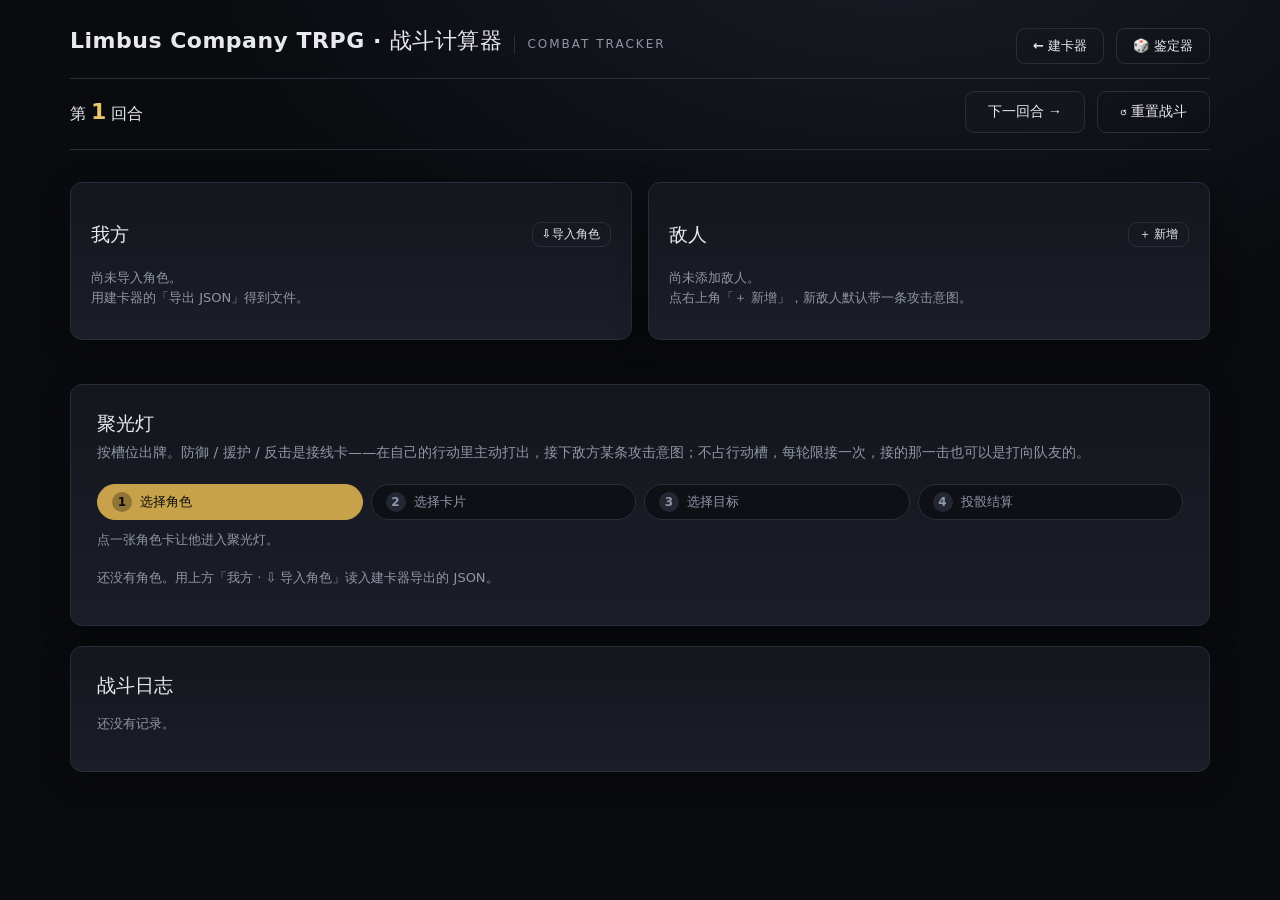
==== 战斗器.html @ ee985d25 "battle update" ====
<!DOCTYPE html>
<html lang="zh-CN">
<head>
<meta charset="UTF-8">
<meta name="viewport" content="width=device-width, initial-scale=1.0">
<title>Limbus Company TRPG · 战斗计算器</title>
<link rel="stylesheet" href="建卡器.css?v=25">
</head>
<body>
<div class="app app-combat">
  <header class="top">
    <div class="brand">
      <h1>Limbus Company TRPG · 战斗计算器</h1>
      <div class="sub">Combat Tracker</div>
      <a class="btn ghost btn-goto" href="index.html">← 建卡器</a>
      <a class="btn ghost btn-reset" href="鉴定器.html">🎲 鉴定器</a>
    </div>
    <div class="round-bar">
      <span class="round-no">第 <b id="roundNo">1</b> 回合</span>
      <span class="round-tally" id="roundTally"></span>
      <button class="btn" id="btnNextRound">下一回合 →</button>
      <button class="btn ghost" id="btnResetAll">↺ 重置战斗</button>
    </div>
  </header>

  <!-- 场上单位：始终在聚光灯上方，任何窗口宽度下都不会被挤到日志后面 -->
  <section class="board">
    <div class="card">
      <h3 class="sec-head">我方 <button class="btn ghost mini" id="btnImport">⇩ 导入角色</button></h3>
      <input type="file" id="fileInput" accept=".json,application/json" multiple hidden>
      <div id="players"><p class="empty">尚未导入角色。<br>用建卡器的「导出 JSON」得到文件。</p></div>
    </div>

    <div class="card">
      <h3 class="sec-head">敌人 <button class="btn ghost mini" id="btnAddEnemy">＋ 新增</button></h3>
      <div id="enemies"><p class="empty">尚未添加敌人。</p></div>
    </div>
  </section>

  <main class="stage">
    <!-- 聚光灯：出牌与接线都在这里 -->
    <div class="card" id="spotCard">
      <h2>聚光灯</h2>
      <p class="lead">按槽位出牌。防御 / 援护 / 反击是接线卡——在自己的行动里主动打出，接下敌方某条攻击意图；不占行动槽，每轮限接一次，接的那一击也可以是打向队友的。</p>
      <div id="spotFlow"></div>
      <div id="spotPick"></div>
      <div id="spotBody"></div>
    </div>

    <!-- 收尾：所有人行动完后，没人接下的攻击自动落地 -->
    <div class="card" id="foeCard" hidden>
      <h2>敌方攻击落地</h2>
      <p class="lead">所有人都行动完了。以下攻击意图没人接线，逐条结算——也可以让还没接过线的人临时接下来。</p>
      <div id="foeBody"></div>
    </div>

    <!-- 卡组浏览 / 手动弃牌 -->
    <div class="card" id="deckCard" hidden style="margin-top:20px">
      <h2 class="sec-head"><span id="deckTitle">卡组</span>
        <button class="btn ghost mini" id="btnDeckClose">✕ 关闭</button></h2>
      <p class="lead">问答特效里的「弃掉 N 张」是自然语言，只能手动执行——在这里点「弃掉」即可。弃牌与打出一样消耗卡组循环。</p>
      <div id="deckBody"></div>
    </div>

    <div class="card" style="margin-top:20px">
      <h2>战斗日志</h2>
      <div id="log"><p class="empty">还没有记录。</p></div>
    </div>
  </main>
</div>

<div class="toast" id="toast"></div>
<script src="战斗器.js?v=25"></script>
</body>
</html>
---- 建卡器.css ----
:root{
  --bg:#0a0b0f;
  --panel:#14161d;
  --panel-2:#1b1e28;
  --line:#2a2e3a;
  --accent:#c8a24b;      /* limbus gold */
  --accent-2:#e6c76a;
  --text:#e8e9ee;
  --muted:#9096a6;
  --danger:#d5615b;
  --ok:#6bbf7b;
  --radius:12px;
  font-synthesis:none;
}
*{box-sizing:border-box}
html,body{margin:0;height:100%}
body{
  background:radial-gradient(1200px 700px at 70% -10%,#1a1c26 0,var(--bg) 60%);
  color:var(--text);
  font-family:"Segoe UI","PingFang SC","Microsoft YaHei",system-ui,sans-serif;
  line-height:1.55;
  -webkit-font-smoothing:antialiased;
}
.app{
  max-width:1120px;margin:0 auto;padding:28px 20px 80px;
  display:grid;grid-template-columns:1fr 320px;gap:24px;
}
/* 顶栏：品牌一行、步骤条独占一行铺满，避免标题折行与末尾孤立的步骤胶囊 */
header.top{grid-column:1 / -1;display:flex;flex-direction:column;gap:14px;
  border-bottom:1px solid var(--line);padding-bottom:16px;margin-bottom:8px}
.brand{display:flex;align-items:baseline;gap:12px;flex-wrap:wrap;min-width:0}
.brand h1{margin:0;font-size:22px;letter-spacing:.5px;line-height:1.2}
.brand .sub{color:var(--muted);font-size:12px;letter-spacing:2px;text-transform:uppercase;
  white-space:nowrap;border-left:1px solid var(--line);padding-left:12px}
/* 常驻的清空按钮：靠右，危险色只在悬停时出现，避免误点 */
.brand .btn-goto{margin-left:auto;align-self:center;padding:7px 16px;font-size:13px;white-space:nowrap;text-decoration:none}
.brand .btn-goto:hover{border-color:var(--accent);color:var(--accent-2)}
.brand .btn-goto + .btn-reset{margin-left:0}
.brand .btn-reset{margin-left:auto;align-self:center;padding:7px 16px;font-size:13px;white-space:nowrap}
.brand .btn-reset:hover{border-color:var(--danger);color:var(--danger)}
.steps{display:flex;gap:8px;flex-wrap:wrap}
/* flex:1 让胶囊等分整行；折行时末行也会被撑满，不会出现单个吊在右边 */
.steps .chip{
  flex:1 1 auto;min-width:96px;text-align:center;
  font-size:12px;color:var(--muted);border:1px solid var(--line);
  padding:6px 10px;border-radius:999px;background:var(--panel);white-space:nowrap;
  cursor:pointer;transition:.2s;user-select:none
}
.steps .chip:hover{border-color:var(--accent)}
.steps .chip.active{color:var(--bg);background:var(--accent);border-color:var(--accent);font-weight:600}
.steps .chip.done{color:var(--accent-2);border-color:var(--accent)}
.steps .chip.locked{opacity:.45;cursor:not-allowed}

main.stage{min-width:0}
.card{background:linear-gradient(180deg,var(--panel),var(--panel-2));border:1px solid var(--line);
  border-radius:var(--radius);padding:24px 26px;box-shadow:0 8px 30px rgba(0,0,0,.35)}
.card h2{margin:0 0 4px;font-size:19px}
.card .lead{color:var(--muted);font-size:14px;margin:0 0 20px}

label.field{display:block;margin:0 0 18px}
label.field .lab{font-size:13px;color:var(--muted);margin-bottom:6px;display:block}
input[type=text],select{
  width:100%;background:#0e1016;border:1px solid var(--line);color:var(--text);
  padding:11px 13px;border-radius:9px;font-size:15px;outline:none;transition:.15s}
input[type=text]:focus,select:focus{border-color:var(--accent)}
.gender-row{display:flex;gap:10px;flex-wrap:wrap}
.gender-row .opt{flex:1;min-width:90px;text-align:center;border:1px solid var(--line);
  background:#0e1016;border-radius:9px;padding:11px;cursor:pointer;transition:.15s;font-size:14px}
.gender-row .opt:hover{border-color:var(--accent)}
.gender-row .opt.sel{border-color:var(--accent);background:rgba(200,162,75,.12);color:var(--accent-2)}

/* attributes */
.attr-help{background:#0e1016;border:1px solid var(--line);border-radius:10px;padding:14px 16px;
  font-size:13px;color:var(--muted);margin-bottom:18px}
.attr-help b{color:var(--text)}
.pool{display:flex;align-items:center;gap:14px;margin-bottom:16px;flex-wrap:wrap}
.pool .badge{font-size:14px;padding:6px 14px;border-radius:999px;border:1px solid var(--line);background:#0e1016}
.pool .badge b{color:var(--accent-2);font-size:16px}
.pool .badge.bad b{color:var(--danger)}
.attr-list{display:flex;flex-direction:column;gap:12px}
.attr{display:grid;grid-template-columns:150px 1fr 130px;gap:14px;align-items:center;
  background:#0e1016;border:1px solid var(--line);border-radius:10px;padding:12px 14px}
.attr .name{font-weight:600}
.attr .name small{display:block;color:var(--muted);font-weight:400;font-size:11px;line-height:1.3;margin-top:2px}
.dots{display:flex;gap:6px}
.dot{width:26px;height:26px;border-radius:50%;border:1px solid var(--line);background:#161923;
  cursor:pointer;transition:.12s;display:flex;align-items:center;justify-content:center;font-size:12px;color:var(--muted)}
.dot:hover{border-color:var(--accent)}
.dot.on{background:var(--accent);border-color:var(--accent);color:var(--bg);font-weight:700}
.dot.locked{opacity:.4;cursor:not-allowed}
.stepper{display:flex;align-items:center;gap:8px;justify-content:flex-end}
.stepper button{width:34px;height:34px;border-radius:8px;border:1px solid var(--line);
  background:var(--panel);color:var(--text);font-size:18px;cursor:pointer;transition:.15s}
.stepper button:hover:not(:disabled){border-color:var(--accent);color:var(--accent-2)}
.stepper button:disabled{opacity:.35;cursor:not-allowed}
.stepper .val{min-width:26px;text-align:center;font-size:20px;font-weight:700;color:var(--accent-2)}
.warns{margin-top:16px;display:flex;flex-direction:column;gap:6px}
.warn{font-size:13px;color:var(--danger);display:flex;gap:8px;align-items:flex-start}
.warn.ok{color:var(--ok)}

/* derived */
.grid2{display:grid;grid-template-columns:1fr 1fr;gap:14px}
.stat{background:#0e1016;border:1px solid var(--line);border-radius:10px;padding:16px}
.stat .k{font-size:12px;color:var(--muted);letter-spacing:1px;text-transform:uppercase}
.stat .v{font-size:26px;font-weight:700;color:var(--accent-2);margin-top:4px}
.stat .note{font-size:12px;color:var(--muted);margin-top:6px}

/* nav */
.nav{display:flex;justify-content:space-between;gap:12px;margin-top:24px}
a.btn{display:inline-block;text-decoration:none}
.btn{border:1px solid var(--line);background:var(--panel);color:var(--text);
  padding:11px 22px;border-radius:9px;font-size:14px;cursor:pointer;transition:.15s;font-weight:600}
.btn:hover:not(:disabled){border-color:var(--accent)}
.btn.primary{background:var(--accent);color:var(--bg);border-color:var(--accent)}
.btn.primary:hover:not(:disabled){background:var(--accent-2)}
.btn:disabled{opacity:.4;cursor:not-allowed}
.btn.ghost{background:transparent}

/* sidebar summary */
aside.summary{position:sticky;top:20px;align-self:start}
.summary .card{padding:18px 18px}
.summary h3{margin:0 0 12px;font-size:15px;letter-spacing:1px;color:var(--accent-2);
  border-bottom:1px solid var(--line);padding-bottom:10px}
.srow{display:flex;justify-content:space-between;gap:10px;font-size:13px;padding:5px 0;border-bottom:1px dashed rgba(255,255,255,.05)}
.srow .sk{color:var(--muted)}
.srow .sv{font-weight:600;text-align:right}
.srow.editable{cursor:pointer}
.srow.editable:hover .sk{color:var(--accent-2)}
.attr-mini{display:grid;grid-template-columns:1fr 1fr;gap:6px;margin-top:6px}
.attr-mini span{font-size:12px;background:#0e1016;border:1px solid var(--line);border-radius:6px;
  padding:4px 8px;display:flex;justify-content:space-between}
.attr-mini b{color:var(--accent-2)}
.empty{color:var(--muted);font-size:13px;font-style:italic}

/* final export */
.export-row{display:flex;gap:12px;flex-wrap:wrap;margin-top:6px}
.sheet{background:#0e1016;border:1px solid var(--line);border-radius:10px;padding:20px;margin-bottom:18px}
.sheet h4{margin:0 0 10px;color:var(--accent-2);font-size:15px}
table.sh{width:100%;border-collapse:collapse;font-size:14px}
table.sh td{padding:7px 6px;border-bottom:1px solid rgba(255,255,255,.06)}
table.sh td:first-child{color:var(--muted);width:40%}
/* .sh 的 40% 首列是为「键/值」两列表设计的，多列表用 .auto 取消 */
table.sh.auto td:first-child{width:auto}
table.sh.auto td{vertical-align:top}
table.sh.auto td:nth-child(2),table.sh.auto td:nth-child(3){white-space:nowrap}

/* 卡片明细表：前三列定宽且不折行，效果列吃掉剩余宽度 */
table.cards{width:100%;border-collapse:collapse;font-size:14px;table-layout:fixed}
table.cards td{padding:9px 8px;border-bottom:1px solid rgba(255,255,255,.06);vertical-align:top}
table.cards tr.thead td{color:var(--muted);font-size:12px;letter-spacing:1px}
table.cards .c-sin{width:106px;white-space:nowrap;color:var(--muted)}
table.cards .c-lv{width:66px;white-space:nowrap;color:var(--muted)}
table.cards .c-tr{width:82px;white-space:nowrap}
table.cards .c-tr .pill{margin-left:0;margin-top:5px;display:inline-block}
.toast{position:fixed;bottom:24px;left:50%;transform:translateX(-50%) translateY(20px);
  background:var(--accent);color:var(--bg);padding:12px 22px;border-radius:10px;font-weight:600;
  opacity:0;pointer-events:none;transition:.25s;z-index:50}
.toast.show{opacity:1;transform:translateX(-50%) translateY(0)}
canvas#exportCanvas{display:none}

/* ============ 罪孽模块 ============ */
.subchips{display:flex;gap:6px;flex-wrap:wrap;margin:0 0 18px}
.subchip{font-size:12px;color:var(--muted);border:1px solid var(--line);border-radius:8px;
  padding:4px 10px;background:#0e1016;cursor:pointer;transition:.15s;user-select:none}
.subchip:hover{border-color:var(--accent)}
.subchip.active{color:var(--bg);background:var(--accent);border-color:var(--accent);font-weight:600}
.subchip.done{color:var(--accent-2);border-color:var(--accent)}

.sin-card{background:#0e1016;border:1px solid var(--line);border-radius:12px;padding:16px;position:relative;overflow:hidden}
/* 左侧强调条 + 图形符号，双重区分（不仅靠颜色，兼顾色觉障碍） */
.sin-card::before{content:"";position:absolute;left:0;top:0;bottom:0;width:5px;background:var(--sin-c,#c8a24b)}
.sin-wrath{--sin-c:#e02c2c}     /* 暴怒 · 红 */
.sin-lust{--sin-c:#f2790e}      /* 色欲 · 橙 */
.sin-sloth{--sin-c:#f2c40f}     /* 怠惰 · 黄 */
.sin-gluttony{--sin-c:#6dbe45}  /* 暴食 · 绿 */
.sin-gloom{--sin-c:#2f79c2}     /* 忧郁 · 蓝 */
.sin-pride{--sin-c:#49c6f0}     /* 傲慢 · 浅蓝 */
.sin-envy{--sin-c:#a24f9e}      /* 嫉妒 · 紫 */
.sin-head{display:flex;align-items:center;gap:10px;margin-bottom:8px}
.sin-sym{width:34px;height:34px;flex:none;display:flex;align-items:center;justify-content:center;
  border:1px solid var(--sin-c,#c8a24b);border-radius:8px;color:var(--sin-c,#c8a24b);font-size:16px}
.sin-icon{width:100%;height:100%;object-fit:contain;display:block}
.rdot-icon{padding:3px}
.rdot-icon .sin-icon{width:22px;height:22px}
.sin-icon-inline{display:inline-flex;width:20px;height:20px;vertical-align:-4px;margin-right:6px}
.sin-icon-inline .sin-icon{width:20px;height:20px}
.sin-name{font-weight:700;font-size:16px}
.sin-count{margin-left:auto;font-size:12px;color:var(--muted)}
.sin-keys{display:flex;gap:6px;flex-wrap:wrap;margin-bottom:10px}
.sin-keys .tag{font-size:12px;background:#161923;border:1px solid var(--line);border-radius:999px;padding:3px 10px;color:var(--text)}
.sin-summary{margin:0 0 10px;font-size:14px}
.sin-quote{margin:0;padding:10px 14px;border-left:3px solid var(--sin-c,#c8a24b);
  background:#161923;border-radius:0 8px 8px 0;color:var(--accent-2);font-style:italic;font-size:14px}
.sin-card.big{max-width:560px;margin:0 auto 6px}
.sin-level{font-size:15px;margin-bottom:4px}
.sin-level b{color:var(--accent-2);font-size:18px}
.sin-level-desc{font-size:12px;color:var(--muted);min-height:32px;margin-bottom:8px}

.sin-grid{display:grid;grid-template-columns:repeat(auto-fill,minmax(210px,1fr));gap:12px}
.sin-card.mini .stepper{justify-content:space-between;margin-top:4px}

.reader-nav{display:flex;align-items:center;justify-content:space-between;gap:12px;margin-top:18px;flex-wrap:wrap}
.dots-row{display:flex;gap:8px;flex-wrap:wrap;justify-content:center;flex:1}
.rdot{width:30px;height:30px;border-radius:8px;border:1px solid var(--line);background:#0e1016;
  color:var(--muted);cursor:pointer;font-size:13px;display:inline-flex;align-items:center;justify-content:center;transition:.15s}
.rdot:hover{border-color:var(--accent)}
.rdot.on{background:var(--accent);border-color:var(--accent);color:var(--bg);font-weight:700}

.choice-grid{display:grid;grid-template-columns:repeat(auto-fill,minmax(240px,1fr));gap:14px}
.sin-card.choice{cursor:pointer;text-align:left;color:var(--text);font-family:inherit}
.sin-card.choice:hover{border-color:var(--accent)}
.sin-card.choice.sel{border-color:var(--accent-2);box-shadow:0 0 0 2px rgba(230,199,106,.35)}
.sin-card.choice.sel::after{content:"✔ 已选";position:absolute;top:10px;right:12px;font-size:12px;color:var(--accent-2);font-weight:700}

.hint{font-size:12px;color:var(--muted);margin:6px 0 0}

.pill{font-size:11px;padding:2px 8px;border-radius:999px;margin-left:6px;border:1px solid var(--line)}
.pill.core{background:rgba(200,162,75,.18);color:var(--accent-2);border-color:var(--accent)}
.pill.sec{background:rgba(107,123,191,.18);color:#9aa6e0}
.pill.rej{background:rgba(213,97,91,.16);color:var(--danger)}

/* 焦点可见性（键盘可访问） */
button:focus-visible,.subchip:focus-visible,.rdot:focus-visible,.dot:focus-visible,.opt:focus-visible{
  outline:2px solid var(--accent-2);outline-offset:2px}

@media(max-width:880px){
  .app{grid-template-columns:1fr}
  aside.summary{position:static}
  .attr{grid-template-columns:1fr;gap:10px}
  .stepper{justify-content:flex-start}
  .grid2{grid-template-columns:1fr}
  .sin-grid,.choice-grid{grid-template-columns:1fr}
  .mode-grid{grid-template-columns:1fr}
  .mode-slots{flex-direction:column}
}

/* ============ 攻击模式 ============ */
.mode-tabs{display:flex;gap:10px;margin-bottom:18px}
.mode-tab{flex:1;background:#0e1016;border:1px solid var(--line);border-radius:10px;padding:14px 16px;
  cursor:pointer;transition:.15s;text-align:center}
.mode-tab:hover{border-color:var(--accent)}
.mode-tab.active{border-color:var(--accent);background:rgba(200,162,75,.08)}
.mt-label{display:block;font-size:12px;color:var(--muted);letter-spacing:1px;margin-bottom:2px}
.mt-val{display:block;font-size:18px;font-weight:700;color:var(--accent-2)}
.mt-attr{display:block;font-size:12px;color:var(--muted);margin-top:2px}
.mode-tab.active .mt-label{color:var(--accent-2)}

.mode-grid{display:grid;grid-template-columns:repeat(3,1fr);gap:14px}
.mode-card{background:#0e1016;border:1px solid var(--line);border-radius:10px;padding:18px;
  text-align:center;cursor:pointer;transition:.15s;position:relative}
.mode-card:hover{border-color:var(--accent)}
.mode-card.sel{border-color:var(--accent-2);box-shadow:0 0 0 2px rgba(230,199,106,.35)}
.mode-name{font-size:20px;font-weight:700;color:var(--accent-2);margin-bottom:4px}
.mode-attr{font-size:13px;color:var(--muted);margin-bottom:8px}
.mode-desc{font-size:13px;color:var(--text)}

/* ============ 问答 ============ */
.qa-block{margin-bottom:22px}
.qa-question{font-size:15px;font-weight:600;color:var(--accent-2);margin-bottom:10px}
.qa-options{display:grid;grid-template-columns:1fr;gap:10px}
.qa-option{background:#0e1016;border:1px solid var(--line);border-radius:10px;padding:14px;
  cursor:pointer;transition:.15s}
.qa-option:hover{border-color:var(--accent)}
.qa-option.sel{border-color:var(--accent-2);box-shadow:0 0 0 2px rgba(230,199,106,.35);background:rgba(200,162,75,.08)}
.qa-opt-label{font-weight:600;color:var(--text);margin-bottom:4px}
.qa-opt-effect{font-size:13px;color:var(--muted)}
.qa-option.sel .qa-opt-label{color:var(--accent-2)}

/* ============ 卡片预览 ============ */
.preview-cards{display:flex;flex-direction:column;gap:12px}
.preview-card .card-clash{font-size:13px;color:var(--muted);margin:8px 0 4px;padding:6px 10px;background:#161923;border-radius:6px}
.preview-card .card-clash .pill{margin-right:6px}
.preview-card .card-dmg{color:var(--accent-2)}
.preview-card .card-effect{font-size:13px;color:var(--text);margin:4px 0 2px;padding:4px 0}

/* ============ 鉴定器 ============ */
.sin-chips{display:flex;gap:6px;flex-wrap:wrap}
.sinchip{font-size:12px;color:var(--muted);border:1px solid var(--line);border-radius:8px;
  padding:5px 10px;background:#0e1016;cursor:pointer;transition:.15s;user-select:none;
  border-left:4px solid var(--sin-c,var(--line))}
.sinchip:hover{border-color:var(--accent);border-left-color:var(--sin-c,var(--accent))}
.sinchip.on{color:var(--text);background:rgba(200,162,75,.14);border-color:var(--accent);font-weight:600}
.sinchip small{display:block;font-size:10px;opacity:.7;margin-top:1px}
.sinchip.full{opacity:.4;cursor:not-allowed}
.summary h3.sec-head{display:flex;justify-content:space-between;align-items:baseline}
.summary h3.sec-head span{font-size:12px;font-weight:400;color:var(--muted);letter-spacing:0}

.roll-log{display:flex;flex-direction:column;gap:4px;margin:4px 0 12px}
.roll-step{display:flex;align-items:center;gap:8px;font-size:13px}
.roll-idx{width:22px;text-align:right;color:var(--muted);font-size:11px}
.coin{width:26px;height:26px;border-radius:50%;display:inline-flex;align-items:center;justify-content:center;
  font-weight:700;font-size:13px;border:1px solid var(--line)}
.coin.hit{background:var(--accent);border-color:var(--accent);color:var(--bg)}
.coin.miss{background:#161923;color:var(--muted)}
.roll-tally{color:var(--muted);font-size:12px}
.roll-verdict{font-size:20px;font-weight:700;padding-top:10px;border-top:1px solid var(--line)}
.roll-verdict.pass{color:var(--ok)}
.roll-verdict.fail{color:var(--danger)}
.roll-verdict small{display:block;font-size:12px;font-weight:400;color:var(--muted);margin-top:2px}

/* 鉴定器没有右侧摘要以外的第二列，属性行沿用 srow 但要放得下步进器 */
#attrEdit .srow{align-items:center}
#attrEdit .stepper button{width:26px;height:26px;font-size:15px}

/* ============ 战斗计算器 ============ */
/* 单栏：场上单位固定在聚光灯上方，任何宽度下都不会被挤到日志后面 */
.app-combat{max-width:1180px;grid-template-columns:1fr}
.board{display:grid;grid-template-columns:1fr 1fr;gap:16px;margin-bottom:20px}
.board .card{padding:18px 20px}
@media(max-width:900px){ .board{grid-template-columns:1fr} }
/* 战斗器没有 aside.summary，标题栏的 flex 规则要另外给 */
.board h3.sec-head,.card h2.sec-head{display:flex;justify-content:space-between;align-items:center;gap:12px}
.card h2.sec-head{margin:0 0 4px}

.round-bar{display:flex;align-items:center;gap:12px;flex-wrap:wrap;
  border-top:1px solid var(--line);padding-top:12px}
.round-no{font-size:16px}
.round-no b{color:var(--accent-2);font-size:22px}
.round-tally{color:var(--muted);font-size:13px;margin-right:auto}
.btn.mini{padding:3px 10px;font-size:12px;font-weight:400}

.unit{background:#0e1016;border:1px solid var(--line);border-radius:10px;padding:12px;margin-bottom:10px}
.unit.on{border-color:var(--accent);box-shadow:0 0 0 2px rgba(200,162,75,.25)}
.unit.foe{border-left:4px solid var(--danger)}
.unit-head{display:flex;align-items:center;gap:8px;margin-bottom:8px}
.unit-head b{font-size:15px}
.unit-tag{margin-left:auto;font-size:11px;color:var(--muted)}
.unit-tag.done{color:var(--danger)}
/* 数值区：标签在上、输入在下的等宽网格，取代原来挤成一排的裸输入框 */
.unit-stats{display:grid;grid-template-columns:repeat(auto-fit,minmax(92px,1fr));gap:8px;margin-top:10px}
.ustat{display:flex;flex-direction:column;gap:3px}
.ustat>span{font-size:11px;color:var(--muted);letter-spacing:.3px}
.ustat input,.ustat select{width:100%;background:#161923;border:1px solid var(--line);
  color:var(--text);border-radius:6px;padding:5px 8px;font-size:13px;outline:none;transition:.15s}
.ustat input:focus,.ustat select:focus{border-color:var(--accent)}
.unit-foot{display:flex;align-items:center;gap:10px;margin-top:10px;flex-wrap:wrap}
.unit-deck{font-size:11px;color:var(--muted);margin-right:auto}
.unit-foot .btn.mini{margin-left:auto}
.unit-deck+.btn.mini{margin-left:0}
.unit-adv{margin-top:10px;padding-top:10px;border-top:1px dashed var(--line)}
.name-input{flex:1;background:transparent;border:none;color:var(--text);font-size:15px;font-weight:700;
  border-bottom:1px dashed var(--line);padding:2px 0}
.name-input:focus{outline:none;border-bottom-color:var(--accent)}

.bar{position:relative;height:18px;background:#161923;border-radius:9px;overflow:hidden;border:1px solid var(--line)}
.bar i{display:block;height:100%;background:linear-gradient(90deg,var(--ok),#8fd39c)}
.bar.foe i{background:linear-gradient(90deg,var(--danger),#e0837e)}
.bar span{position:absolute;inset:0;text-align:center;font-size:11px;line-height:18px;color:var(--text)}
.bar.mini{height:12px}
.bar.mini span{font-size:10px;line-height:12px}

.intents{display:flex;flex-direction:column;gap:6px;margin:8px 0}
.intent{display:flex;flex-direction:column;gap:4px;background:#161923;border-radius:6px;padding:6px 8px;
  border-left:3px solid var(--line)}
.intent-row{display:flex;align-items:center;gap:6px;flex-wrap:wrap}
.ilab{display:flex;align-items:center;gap:4px;font-size:11px;color:var(--muted)}
.ilab select{background:#0e1016;border:1px solid var(--line);color:var(--text);
  border-radius:5px;font-size:11px;padding:2px 4px;max-width:120px}
/* XdY+Z 的三个小输入框贴在一起读成一个骰子表达式 */
.ilab.dice{gap:2px}
.iv.sm{width:38px;padding:2px 3px;font-size:12px}
.dice-range{color:var(--muted);font-weight:400;font-size:10px;margin-left:4px;white-space:nowrap}
.intent.i-attack{border-left-color:var(--danger)}
.intent.i-buff{border-left-color:var(--ok)}
.intent.i-debuff{border-left-color:#a24f9e}
.intent.done{opacity:.45}
.intent select{background:#0e1016;border:1px solid var(--line);color:var(--text);border-radius:5px;font-size:11px;padding:2px 4px}
.intent .iv{width:46px;background:#0e1016;border:1px solid var(--accent);color:var(--accent-2);
  border-radius:5px;padding:2px 5px;font-size:13px;font-weight:700;text-align:center}
.intent .inote{flex:1;min-width:40px;background:#0e1016;border:1px solid var(--line);color:var(--text);
  border-radius:5px;padding:2px 5px;font-size:11px}

/* ---- 聚光灯：四步流程条 ---- */
.flow{display:flex;gap:8px;flex-wrap:wrap;margin-bottom:10px}
.flow-step{flex:1 1 auto;min-width:120px;display:flex;align-items:center;gap:8px;
  font-size:13px;color:var(--muted);background:#0e1016;border:1px solid var(--line);
  border-radius:999px;padding:7px 14px;transition:.2s}
.flow-step b{width:20px;height:20px;flex:none;border-radius:50%;background:#232734;color:var(--muted);
  font-size:12px;display:flex;align-items:center;justify-content:center}
.flow-step.done{color:var(--accent-2);border-color:var(--accent)}
.flow-step.done b{background:var(--accent);color:var(--bg)}
.flow-step.on{color:var(--bg);background:var(--accent);border-color:var(--accent);font-weight:600}
.flow-step.on b{background:rgba(0,0,0,.28);color:var(--bg)}
.flow-hint{font-size:13px;color:var(--muted);margin:0 0 18px}

/* ---- 聚光灯：可点选的单位/意图卡 ---- */
.pick-row{display:grid;grid-template-columns:repeat(auto-fill,minmax(210px,1fr));gap:10px}
.pick-unit{background:#0e1016;border:1px solid var(--line);border-radius:10px;padding:12px 14px;
  cursor:pointer;transition:.15s}
.pick-unit:hover{border-color:var(--accent);transform:translateY(-1px)}
.pick-unit.sel{border-color:var(--accent-2);box-shadow:0 0 0 2px rgba(230,199,106,.32);
  background:rgba(200,162,75,.08)}
.pick-unit.done{opacity:.42;cursor:not-allowed}
.pick-unit.done:hover{border-color:var(--line);transform:none}
.pick-unit.narrow{min-height:0}
.pu-head{display:flex;align-items:baseline;gap:8px;margin-bottom:8px}
.pu-head b{font-size:15px}
.pu-tag{margin-left:auto;font-size:11px;color:var(--muted);white-space:nowrap}
.pu-meta{font-size:11px;color:var(--muted);margin-top:6px}

/* ---- 聚光灯：分段与已选卡片 ---- */
.spot-sec{margin-top:18px}
.spot-sec h3{margin:0 0 10px;font-size:14px;color:var(--accent-2);font-weight:600}
.spot-head{display:flex;align-items:flex-start;gap:12px;background:#0e1016;border:1px solid var(--line);
  border-radius:10px;padding:12px 14px}
.spot-sec>.spot-head{margin-bottom:10px}
.spot-head .sh-main{flex:1;min-width:0;font-size:14px}
.spot-head .sh-main small{display:block;color:var(--muted);font-size:12px;margin-top:3px;line-height:1.45}
.spot-sec.chosen .spot-head{border-color:var(--accent);background:rgba(200,162,75,.07)}
.spot-preview{background:#0e1016;border:1px solid var(--line);border-radius:10px;padding:12px 14px;
  font-size:13px;color:var(--muted);line-height:1.6}
.spot-preview b{color:var(--accent-2)}
.spot-preview.note{margin-top:10px}
.spot-preview.note b{color:var(--text)}
.roll-row{display:flex;align-items:center;gap:14px;flex-wrap:wrap;margin-top:14px}
.btn.big{padding:13px 30px;font-size:15px}

/* 无敌人时的引导块——原来只有一行灰字，玩家看不出该做什么 */
.foe-empty{margin-top:18px;background:#0e1016;border:1px dashed var(--accent);border-radius:10px;
  padding:22px;text-align:center}
.foe-empty b{display:block;font-size:15px;color:var(--accent-2);margin-bottom:6px}
.foe-empty p{margin:0 0 14px;font-size:13px;color:var(--muted)}

/* 卡片角标：拼点属性 / 基础伤害 / 命中次数 */
.ptag{display:inline-block;font-size:11px;padding:2px 8px;border-radius:999px;
  border:1px solid var(--accent);background:rgba(200,162,75,.14);color:var(--accent-2)}
.ptag.mute{border-color:var(--line);background:#161923;color:var(--muted)}
.ptag.dmg{border-color:var(--ok);background:rgba(107,191,123,.14);color:var(--ok)}
.ptag.warn{border-color:var(--danger);background:rgba(213,97,91,.14);color:var(--danger)}

.card-pick{display:grid;grid-template-columns:repeat(auto-fill,minmax(220px,1fr));gap:10px}
.pick{background:#0e1016;border:1px solid var(--line);border-radius:9px;padding:12px 14px;cursor:pointer;transition:.15s}
.pick:hover{border-color:var(--accent);transform:translateY(-1px)}
.pick.sel{border-color:var(--accent-2);box-shadow:0 0 0 2px rgba(230,199,106,.3)}
/* locked = 接线卡，我方回合打不出；spent = 本轮已消耗 */
.pick.locked,.pick.spent{opacity:.45;cursor:not-allowed}
.pick.locked:hover,.pick.spent:hover{border-color:var(--line);transform:none}
.pick.spent{cursor:default}
.unit-flags{display:flex;gap:6px;flex-wrap:wrap;margin-top:8px}
.pick b{display:block;font-size:14px}
.pick small{color:var(--muted);font-size:11px}
.pick-tags{display:flex;gap:6px;flex-wrap:wrap;margin-top:8px}
.pick-eff{font-size:12px;color:var(--muted);margin-top:8px;line-height:1.45}
.manual{font-size:12px;color:var(--muted);display:flex;align-items:center;gap:6px}
.manual input{width:60px;background:#0e1016;border:1px solid var(--line);color:var(--text);
  border-radius:6px;padding:6px 8px}
.logrow{background:#0e1016;border:1px solid var(--line);border-radius:8px;padding:10px 12px;
  margin-bottom:8px;font-size:13px;line-height:1.6}
.logrow b{color:var(--accent-2)}

/* 敌人站位序号：相邻判定按这个顺序算 */
.foe-pos{width:20px;height:20px;flex:none;display:inline-flex;align-items:center;justify-content:center;
  border:1px solid var(--danger);border-radius:50%;color:var(--danger);font-size:11px;font-weight:700}
.unit-tag.dead{color:var(--danger);font-weight:700}
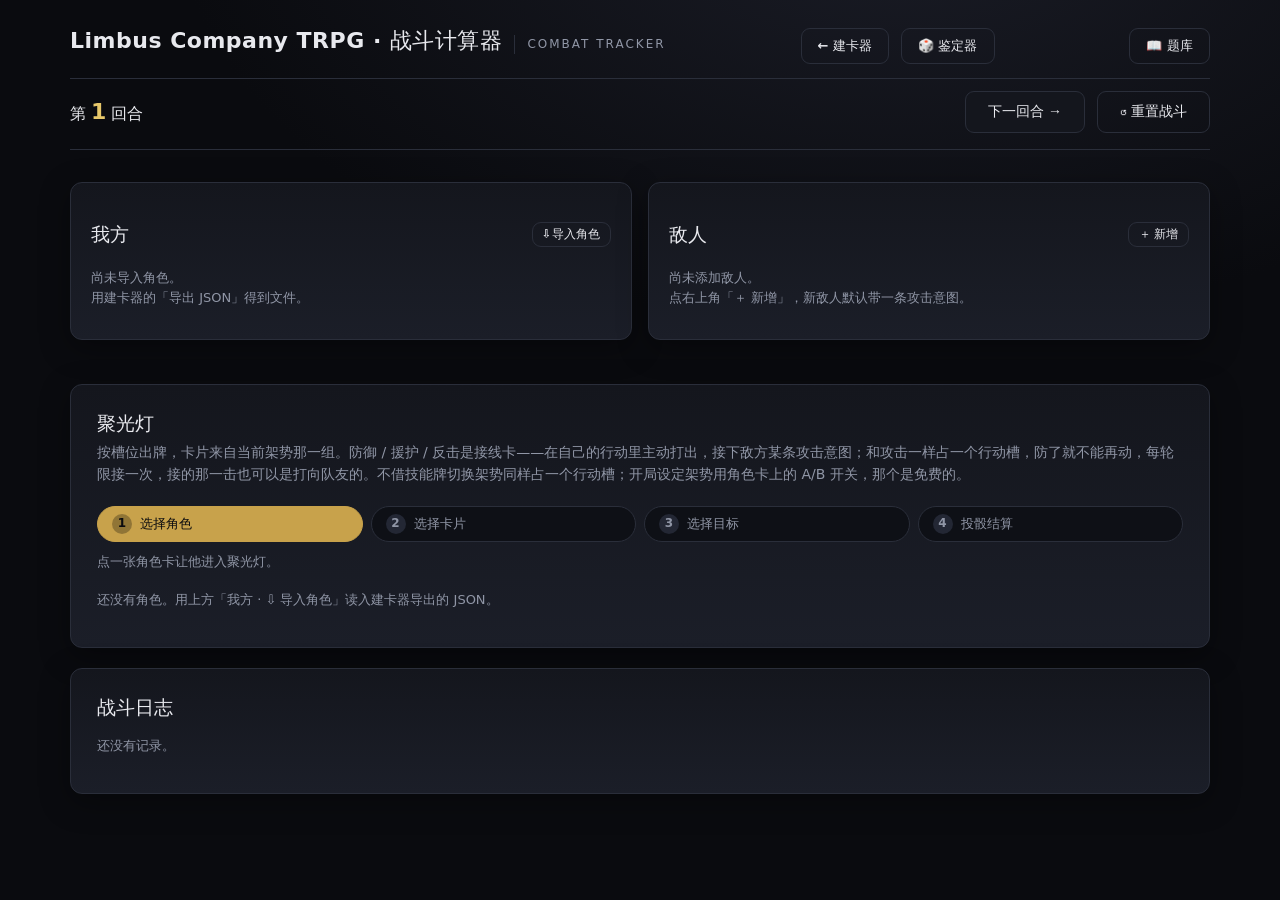
==== commit e62d5e38: "huge update" ====
--- a/战斗器.html
+++ b/战斗器.html
@@ -4,7 +4,7 @@
 <meta charset="UTF-8">
 <meta name="viewport" content="width=device-width, initial-scale=1.0">
 <title>Limbus Company TRPG · 战斗计算器</title>
-<link rel="stylesheet" href="建卡器.css?v=25">
+<link rel="stylesheet" href="建卡器.css?v=45">
 </head>
 <body>
 <div class="app app-combat">
@@ -14,6 +14,7 @@
       <div class="sub">Combat Tracker</div>
       <a class="btn ghost btn-goto" href="index.html">← 建卡器</a>
       <a class="btn ghost btn-reset" href="鉴定器.html">🎲 鉴定器</a>
+      <a class="btn ghost btn-reset" href="题库.html">📖 题库</a>
     </div>
     <div class="round-bar">
       <span class="round-no">第 <b id="roundNo">1</b> 回合</span>
@@ -41,7 +42,7 @@
     <!-- 聚光灯：出牌与接线都在这里 -->
     <div class="card" id="spotCard">
       <h2>聚光灯</h2>
-      <p class="lead">按槽位出牌。防御 / 援护 / 反击是接线卡——在自己的行动里主动打出，接下敌方某条攻击意图；不占行动槽，每轮限接一次，接的那一击也可以是打向队友的。</p>
+      <p class="lead">按槽位出牌，卡片来自当前架势那一组。防御 / 援护 / 反击是接线卡——在自己的行动里主动打出，接下敌方某条攻击意图；和攻击一样占一个行动槽，防了就不能再动，每轮限接一次，接的那一击也可以是打向队友的。不借技能牌切换架势同样占一个行动槽；开局设定架势用角色卡上的 A/B 开关，那个是免费的。</p>
       <div id="spotFlow"></div>
       <div id="spotPick"></div>
       <div id="spotBody"></div>
@@ -50,7 +51,7 @@
     <!-- 收尾：所有人行动完后，没人接下的攻击自动落地 -->
     <div class="card" id="foeCard" hidden>
       <h2>敌方攻击落地</h2>
-      <p class="lead">所有人都行动完了。以下攻击意图没人接线，逐条结算——也可以让还没接过线的人临时接下来。</p>
+      <p class="lead">所有人都行动完了。以下攻击意图没人接线，逐条结算。接线要占行动槽，必须在自己的行动里提前打出，这一步只负责让剩下的攻击落地。</p>
       <div id="foeBody"></div>
     </div>
 
@@ -70,6 +71,6 @@
 </div>
 
 <div class="toast" id="toast"></div>
-<script src="战斗器.js?v=25"></script>
+<script src="战斗器.js?v=45"></script>
 </body>
 </html>
--- a/建卡器.css
+++ b/建卡器.css
@@ -452,3 +452,82 @@
 .foe-pos{width:20px;height:20px;flex:none;display:inline-flex;align-items:center;justify-content:center;
   border:1px solid var(--danger);border-radius:50%;color:var(--danger);font-size:11px;font-weight:700}
 .unit-tag.dead{color:var(--danger);font-weight:700}
+
+/* 角色卡上的架势开关：免费切，供开局设定与 GM 纠正。
+   正式的「切换架势」行动在聚光灯里，要花一个行动槽。 */
+.stance-pick{display:flex;gap:6px;margin-top:8px}
+.st-btn{flex:1;min-width:0;background:#161923;border:1px solid var(--line);color:var(--muted);
+  border-radius:6px;padding:5px 6px;font-size:11px;font-family:inherit;cursor:pointer;
+  white-space:nowrap;overflow:hidden;text-overflow:ellipsis;transition:.15s}
+.st-btn:hover{border-color:var(--accent);color:var(--text)}
+.st-btn.on{border-color:var(--accent);background:rgba(200,162,75,.14);color:var(--accent-2);font-weight:600;
+  cursor:default}
+
+/* ============ 题库速查（题库.html 专用） ============
+   只被 题库.html 用到，类名一律 .qa- 前缀，不与建卡器 / 鉴定器 / 战斗器 的样式相交。 */
+.app-qa{max-width:1180px;grid-template-columns:1fr}
+
+.qa-sum{display:flex;align-items:center;gap:8px;flex-wrap:wrap;margin:14px 0 4px;
+  padding:12px 14px;background:#0e1016;border:1px solid var(--line);border-radius:10px}
+.qa-sum-main{font-size:13px;color:var(--muted);margin-right:auto}
+.qa-sum-main b{color:var(--accent-2);font-size:16px}
+.qa-hit{font-size:12px;color:var(--accent-2);width:100%}
+
+.qa-filters{margin-top:14px;padding-top:14px;border-top:1px dashed var(--line)}
+.qa-frow{display:flex;align-items:center;gap:6px;flex-wrap:wrap;margin-bottom:8px}
+.qa-flab{width:44px;flex:none;font-size:12px;color:var(--muted);letter-spacing:1px}
+.qa-fnote{font-size:11px;color:var(--muted)}
+.qa-chip{background:#161923;border:1px solid var(--line);color:var(--muted);border-radius:999px;
+  padding:4px 12px;font-size:12px;font-family:inherit;cursor:pointer;transition:.15s}
+.qa-chip:hover{border-color:var(--accent);color:var(--text)}
+.qa-chip.on{border-color:var(--accent);background:rgba(200,162,75,.14);color:var(--accent-2)}
+.qa-search{flex:1;min-width:180px;background:#0e1016;border:1px solid var(--line);color:var(--text);
+  border-radius:6px;padding:6px 10px;font-size:13px;font-family:inherit}
+.qa-search:focus{outline:none;border-color:var(--accent)}
+
+.qa-card{margin-top:16px;padding:16px 18px}
+.qa-head{display:flex;align-items:center;gap:8px;flex-wrap:wrap;margin-bottom:10px}
+.qa-head b{font-size:15px}
+.qa-lv{font-size:11px;color:var(--muted);border:1px solid var(--line);border-radius:999px;padding:2px 9px}
+.qa-base{display:flex;align-items:baseline;gap:8px;flex-wrap:wrap;background:#0e1016;
+  border:1px solid var(--line);border-radius:8px;padding:9px 12px;font-size:13px;line-height:1.6}
+.qa-base-lab{flex:none;font-size:11px;color:var(--accent-2);letter-spacing:1px}
+.qa-base-txt{flex:1;min-width:200px;color:var(--muted)}
+
+.qa-q{margin-top:12px}
+.qa-qt{font-size:13px;color:var(--accent-2);margin-bottom:6px}
+.qa-opt{display:flex;align-items:baseline;gap:8px;flex-wrap:wrap;padding:6px 12px;
+  border-left:2px solid var(--line);margin-bottom:4px;font-size:13px;line-height:1.6}
+.qa-opt b{flex:none;min-width:84px}
+.qa-eff{flex:1;min-width:220px;color:var(--muted)}
+
+/* 四档自动化标记，颜色与战斗器里的语义保持一致：绿=全自动、红=部分、灰=手动 */
+.qa-tag{flex:none;font-size:11px;padding:2px 8px;border-radius:999px;white-space:nowrap;
+  border:1px solid var(--line);background:#161923;color:var(--muted)}
+.qa-tag.ok{border-color:var(--ok);background:rgba(107,191,123,.14);color:var(--ok)}
+.qa-tag.warn{border-color:var(--danger);background:rgba(213,97,91,.14);color:var(--danger)}
+.qa-tag.swi{border-color:var(--accent);background:rgba(200,162,75,.14);color:var(--accent-2)}
+.qa-tag.gate{border-color:var(--accent);color:var(--accent-2);background:transparent}
+
+/* 敌人类型（杂兵/精英/BOSS）：只影响「挡下全部意图」对它生效到什么程度 */
+.kind-pick{display:flex;gap:4px;margin:6px 0 8px}
+.kd-btn{flex:1;background:#161923;border:1px solid var(--line);color:var(--muted);border-radius:6px;
+  padding:3px 6px;font-size:11px;font-family:inherit;cursor:pointer;transition:.15s}
+.kd-btn:hover{border-color:var(--danger);color:var(--text)}
+.kd-btn.on{border-color:var(--danger);background:rgba(213,97,91,.16);color:var(--danger);font-weight:600;cursor:default}
+
+/* 我方状态槽：一个个可点掉的对象，「涤净」「窃取」这类卡靠它才有东西可操作 */
+.eff-row{display:flex;gap:6px;flex-wrap:wrap;margin-top:8px}
+.eff{display:inline-flex;align-items:center;gap:5px;font-size:11px;padding:2px 4px 2px 9px;
+  border-radius:999px;border:1px solid var(--line);background:#161923;color:var(--muted)}
+.eff.debuff{border-color:var(--danger);background:rgba(213,97,91,.13);color:var(--danger)}
+.eff.buff{border-color:var(--ok);background:rgba(107,191,123,.13);color:var(--ok)}
+.eff-x{background:none;border:none;color:inherit;cursor:pointer;font-size:11px;
+  padding:0 3px;opacity:.6;font-family:inherit}
+.eff-x:hover{opacity:1}
+.eff-add{display:flex;align-items:center;gap:6px;flex-wrap:wrap;margin-top:10px;
+  padding-top:10px;border-top:1px dashed var(--line)}
+.eff-add select{background:#161923;border:1px solid var(--line);color:var(--text);
+  border-radius:5px;font-size:11px;padding:3px 5px;font-family:inherit}
+.eff-in{flex:1;min-width:90px;background:#0e1016;border:1px solid var(--line);color:var(--text);
+  border-radius:5px;padding:3px 7px;font-size:11px;font-family:inherit}
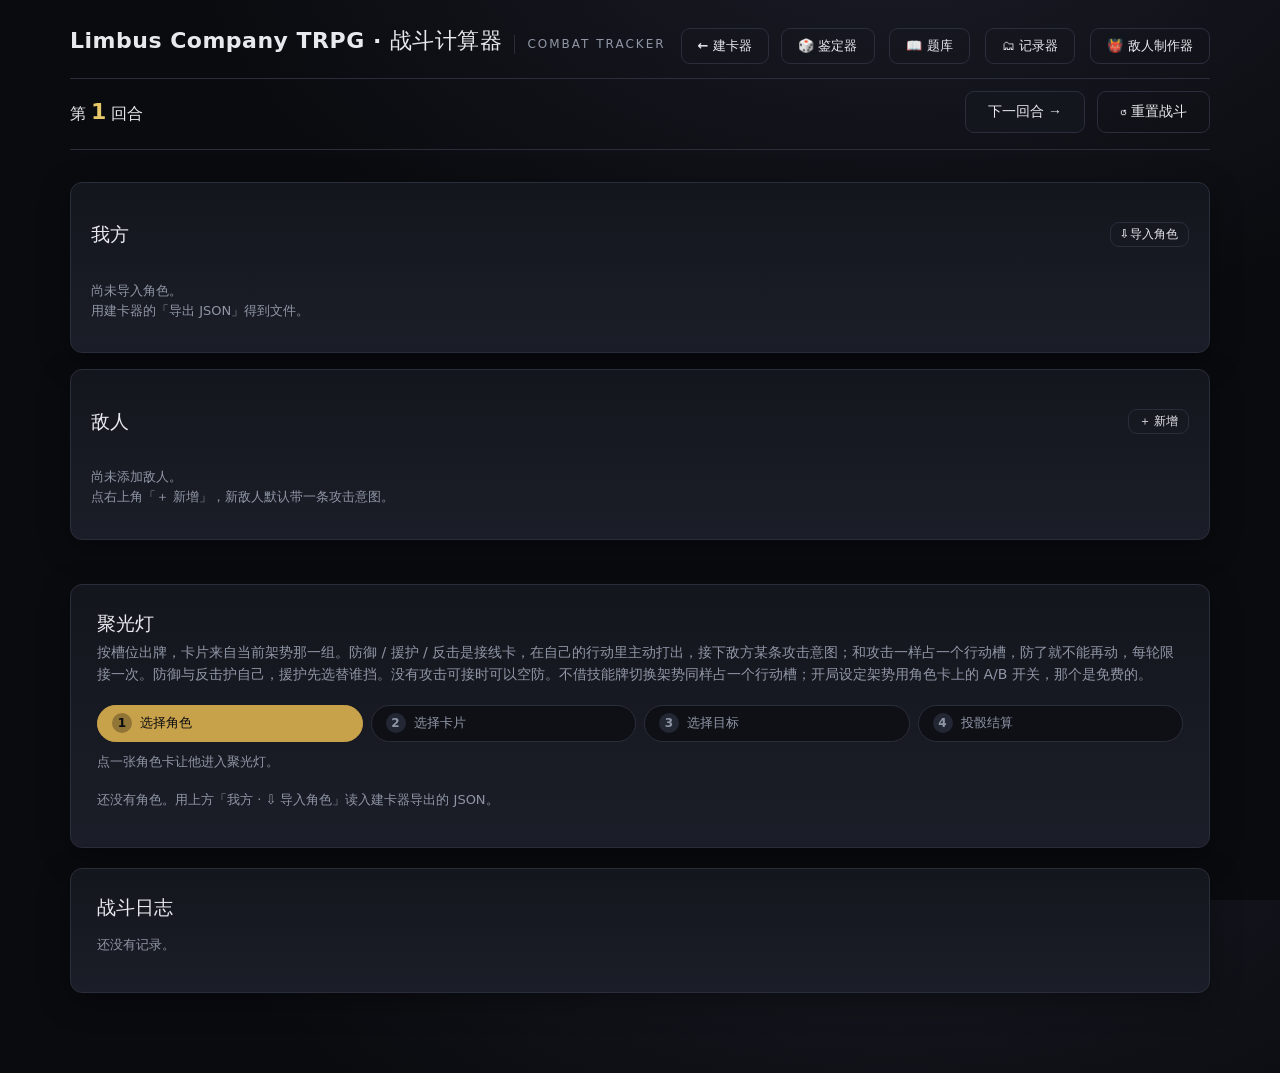
==== commit 5c4f19e4: "huge update" ====
--- a/战斗器.html
+++ b/战斗器.html
@@ -4,7 +4,7 @@
 <meta charset="UTF-8">
 <meta name="viewport" content="width=device-width, initial-scale=1.0">
 <title>Limbus Company TRPG · 战斗计算器</title>
-<link rel="stylesheet" href="建卡器.css?v=45">
+<link rel="stylesheet" href="建卡器.css?v=64">
 </head>
 <body>
 <div class="app app-combat">
@@ -15,6 +15,8 @@
       <a class="btn ghost btn-goto" href="index.html">← 建卡器</a>
       <a class="btn ghost btn-reset" href="鉴定器.html">🎲 鉴定器</a>
       <a class="btn ghost btn-reset" href="题库.html">📖 题库</a>
+      <a class="btn ghost btn-reset" href="记录器.html">🗂 记录器</a>
+      <a class="btn ghost btn-reset" href="敌人制作器.html">👹 敌人制作器</a>
     </div>
     <div class="round-bar">
       <span class="round-no">第 <b id="roundNo">1</b> 回合</span>
@@ -42,7 +44,7 @@
     <!-- 聚光灯：出牌与接线都在这里 -->
     <div class="card" id="spotCard">
       <h2>聚光灯</h2>
-      <p class="lead">按槽位出牌，卡片来自当前架势那一组。防御 / 援护 / 反击是接线卡——在自己的行动里主动打出，接下敌方某条攻击意图；和攻击一样占一个行动槽，防了就不能再动，每轮限接一次，接的那一击也可以是打向队友的。不借技能牌切换架势同样占一个行动槽；开局设定架势用角色卡上的 A/B 开关，那个是免费的。</p>
+      <p class="lead">按槽位出牌，卡片来自当前架势那一组。防御 / 援护 / 反击是接线卡，在自己的行动里主动打出，接下敌方某条攻击意图；和攻击一样占一个行动槽，防了就不能再动，每轮限接一次。防御与反击护自己，援护先选替谁挡。没有攻击可接时可以空防。不借技能牌切换架势同样占一个行动槽；开局设定架势用角色卡上的 A/B 开关，那个是免费的。</p>
       <div id="spotFlow"></div>
       <div id="spotPick"></div>
       <div id="spotBody"></div>
@@ -59,7 +61,7 @@
     <div class="card" id="deckCard" hidden style="margin-top:20px">
       <h2 class="sec-head"><span id="deckTitle">卡组</span>
         <button class="btn ghost mini" id="btnDeckClose">✕ 关闭</button></h2>
-      <p class="lead">问答特效里的「弃掉 N 张」是自然语言，只能手动执行——在这里点「弃掉」即可。弃牌与打出一样消耗卡组循环。</p>
+      <p class="lead">问答特效里的「弃掉 N 张」是自然语言，只能手动执行，在这里点「弃掉」即可。弃牌与打出一样消耗卡组循环。</p>
       <div id="deckBody"></div>
     </div>
 
@@ -71,6 +73,6 @@
 </div>
 
 <div class="toast" id="toast"></div>
-<script src="战斗器.js?v=45"></script>
+<script src="战斗器.js?v=64"></script>
 </body>
 </html>
--- a/建卡器.css
+++ b/建卡器.css
@@ -265,6 +265,10 @@
 .qa-opt-label{font-weight:600;color:var(--text);margin-bottom:4px}
 .qa-opt-effect{font-size:13px;color:var(--muted)}
 .qa-option.sel .qa-opt-label{color:var(--accent-2)}
+/* 被同卡另一问的选择挡住的选项：还看得见（要知道自己放弃了什么），但点不动 */
+.qa-option.locked{opacity:.42;cursor:not-allowed;background:#0b0c10}
+.qa-option.locked:hover{border-color:var(--line)}
+.qa-opt-lock{margin-top:6px;font-size:12px;color:var(--danger)}
 
 /* ============ 卡片预览 ============ */
 .preview-cards{display:flex;flex-direction:column;gap:12px}
@@ -305,9 +309,19 @@
 /* ============ 战斗计算器 ============ */
 /* 单栏：场上单位固定在聚光灯上方，任何宽度下都不会被挤到日志后面 */
 .app-combat{max-width:1180px;grid-template-columns:1fr}
-.board{display:grid;grid-template-columns:1fr 1fr;gap:16px;margin-bottom:20px}
+/* 我方与敌人上下两块，每块内部自己铺自适应网格。
+   以前是左右两栏各一条竖直堆叠，一边三个人一边一个敌人时另一边全是空白，
+   而且单位一多就只能一路往下滚。 */
+.board{display:flex;flex-direction:column;gap:16px;margin-bottom:20px}
 .board .card{padding:18px 20px}
-@media(max-width:900px){ .board{grid-template-columns:1fr} }
+/* 单位卡片默认折叠，所以 260px 一列足够；宽屏自动铺三到四列 */
+#players,#enemies{display:grid;grid-template-columns:repeat(auto-fill,minmax(260px,1fr));gap:10px;align-items:start}
+#players .unit,#enemies .unit{margin-bottom:0}
+#players>.empty,#enemies>.empty{grid-column:1/-1}
+/* 折叠态的一行摘要：这个单位本轮要干什么、抗什么，一眼看完 */
+.unit-brief{font-size:12px;color:var(--muted);margin-top:8px;line-height:1.5}
+.foe-kind{display:inline-block;margin-top:6px;font-size:11px;padding:1px 8px;border-radius:20px;
+  border:1px solid var(--line);color:var(--muted)}
 /* 战斗器没有 aside.summary，标题栏的 flex 规则要另外给 */
 .board h3.sec-head,.card h2.sec-head{display:flex;justify-content:space-between;align-items:center;gap:12px}
 .card h2.sec-head{margin:0 0 4px}
@@ -531,3 +545,70 @@
   border-radius:5px;font-size:11px;padding:3px 5px;font-family:inherit}
 .eff-in{flex:1;min-width:90px;background:#0e1016;border:1px solid var(--line);color:var(--text);
   border-radius:5px;padding:3px 7px;font-size:11px;font-family:inherit}
+
+/* ============ 玩家记录器（记录器.html 专用） ============
+   类名一律 .tr- 前缀，不与建卡器 / 鉴定器 / 战斗器 / 题库 的样式相交。 */
+.app-tracker{max-width:1180px;grid-template-columns:1fr}
+
+.tr-vitals{display:flex;flex-direction:column;gap:8px;margin-top:12px}
+.tr-vital{display:flex;align-items:center;gap:8px;flex-wrap:wrap;
+  padding:8px 12px;background:#0e1016;border:1px solid var(--line);border-radius:10px}
+.tr-vlab{min-width:66px;font-size:13px;color:var(--muted)}
+.tr-vin{width:62px;background:#161923;border:1px solid var(--line);color:var(--accent-2);
+  border-radius:6px;padding:4px 8px;font-size:15px;font-weight:600;font-family:inherit;text-align:center}
+.tr-vmax{font-size:12px;color:var(--muted)}
+.tr-vnote{font-size:12px;color:var(--muted);margin-left:auto}
+.tr-panic{color:var(--danger)}
+
+.tr-group{margin-top:20px}
+.tr-count{font-size:13px;color:var(--accent-2);font-weight:600}
+.tr-count.full{color:var(--muted)}
+.tr-cards{display:grid;grid-template-columns:repeat(auto-fill,minmax(268px,1fr));gap:12px;margin-top:12px}
+.tr-card{background:#0e1016;border:1px solid var(--line);border-radius:10px;padding:12px 14px}
+.tr-card.tr-used{opacity:.4}
+.tr-chead{display:flex;align-items:center;gap:6px;flex-wrap:wrap;margin-bottom:6px}
+.tr-chead b{font-size:14px}
+.tr-lv{font-size:11px;color:var(--muted)}
+.tr-tag{font-size:11px;padding:1px 7px;border-radius:20px;
+  background:rgba(200,162,75,.14);border:1px solid var(--line);color:var(--accent-2)}
+.tr-tag.used{background:transparent;color:var(--muted)}
+.tr-tag.add{background:rgba(120,160,220,.14);color:#8fb4e0}
+.tr-eff{font-size:12.5px;color:var(--text);line-height:1.6}
+.tr-eff.sub{color:var(--muted);font-size:12px}
+.tr-acts{display:flex;gap:8px;margin-top:10px}
+
+.tr-lround{font-size:12px;color:var(--accent-2);font-weight:600;margin:12px 0 4px}
+.tr-lround:first-child{margin-top:0}
+.tr-lrow{display:flex;align-items:center;gap:8px;flex-wrap:wrap;
+  padding:6px 10px;border-bottom:1px solid var(--line);font-size:13px}
+.tr-lkind{font-size:11px;padding:1px 8px;border-radius:20px;border:1px solid var(--line)}
+.tr-lkind.play{background:rgba(200,162,75,.16);color:var(--accent-2)}
+.tr-lkind.discard{color:var(--muted)}
+.tr-lname{font-weight:600}
+.tr-lgid{font-size:11px;color:var(--muted)}
+.tr-lnote{font-size:11.5px;color:var(--muted);margin-left:auto}
+.tr-lnote.refresh{color:var(--accent-2)}
+
+/* 拖拽提示：平时不占位，拖着文件进页面时才铺开 */
+.tr-drop{position:fixed;inset:0;display:none;align-items:center;justify-content:center;
+  background:rgba(10,11,15,.86);border:2px dashed var(--accent-2);z-index:60;
+  font-size:18px;color:var(--accent-2);pointer-events:none}
+.tr-drop.on{display:flex}
+
+/* ============ 敌人制作器（敌人制作器.html 专用） ============
+   类名一律 .fm- 前缀。复用了战斗器的 .unit-stats / .ustat / .intents / .kind-pick，
+   那几个是纯布局，改它们要同时看战斗器。 */
+.app-foemaker{max-width:1180px;grid-template-columns:1fr}
+.fm-foe{margin-top:16px;padding:18px 20px}
+.fm-head{display:flex;align-items:center;gap:10px;flex-wrap:wrap;margin-bottom:12px}
+.fm-head .name-input{flex:1;min-width:140px}
+.fm-sec{margin-top:16px;padding-top:14px;border-top:1px solid var(--line)}
+.fm-sec h4{margin:0 0 10px;font-size:14px;color:var(--accent-2);display:flex;align-items:center;gap:10px}
+.fm-sub{font-size:11px;color:var(--muted);margin:10px 0 4px;letter-spacing:.5px}
+.fm-add{display:flex;gap:8px;flex-wrap:wrap;margin-bottom:10px}
+.fm-passive{background:#0e1016;border:1px solid var(--line);border-radius:10px;padding:12px 14px;margin-bottom:10px}
+.fm-phead{display:flex;align-items:center;gap:8px;flex-wrap:wrap;margin-bottom:4px}
+.fm-phead .eff-in{flex:1;min-width:120px}
+.fm-flags{display:flex;gap:14px;flex-wrap:wrap;margin-top:8px}
+.fm-flag{display:flex;align-items:center;gap:6px;font-size:12.5px;color:var(--muted);cursor:pointer}
+.fm-flag input{accent-color:var(--accent)}
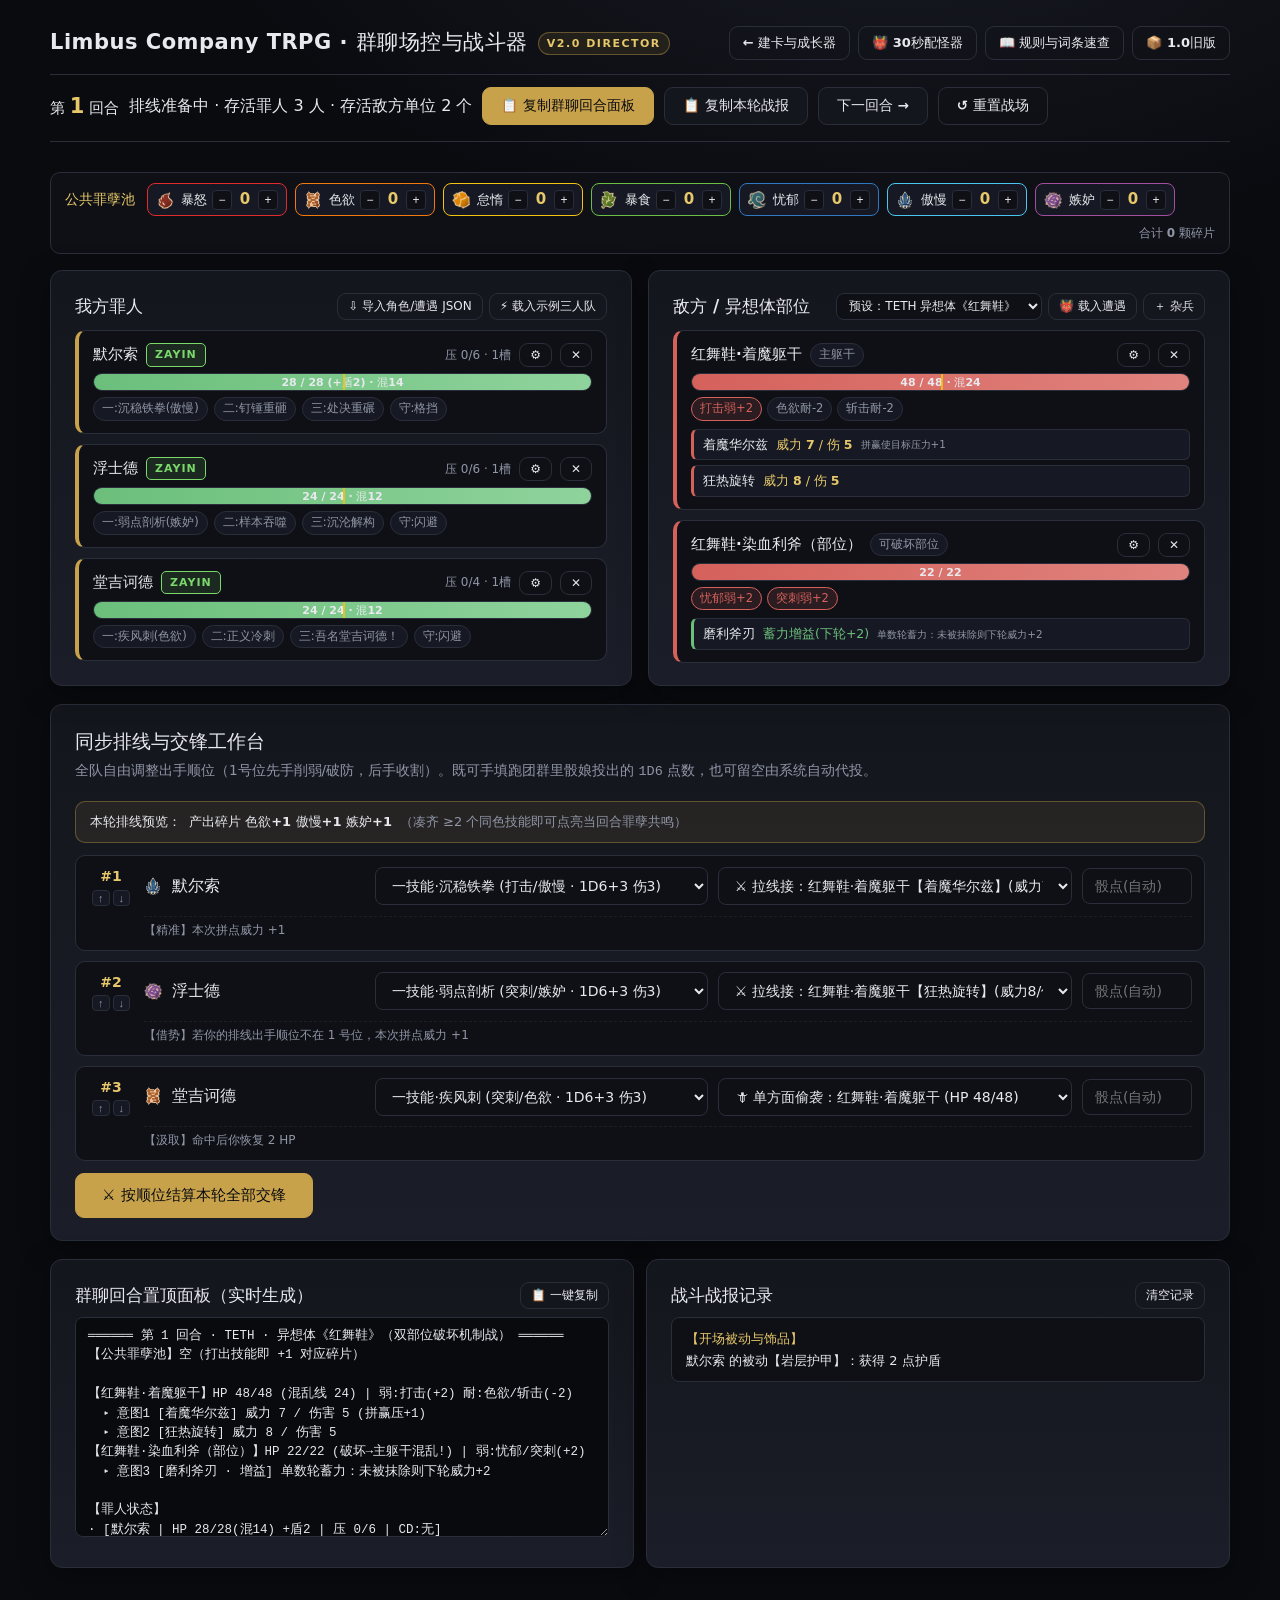
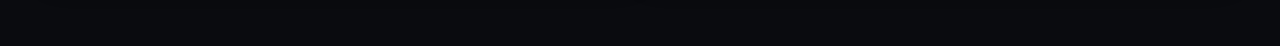
==== commit 6df167fa: "new version2.0" ====
--- a/战斗器.html
+++ b/战斗器.html
@@ -3,76 +3,103 @@
 <head>
 <meta charset="UTF-8">
 <meta name="viewport" content="width=device-width, initial-scale=1.0">
-<title>Limbus Company TRPG · 战斗计算器</title>
-<link rel="stylesheet" href="建卡器.css?v=64">
+<title>Limbus Company TRPG 2.0 · 群聊场控与自动战斗器</title>
+<link rel="stylesheet" href="建卡器.css?v=3">
 </head>
 <body>
-<div class="app app-combat">
+<div class="app app-wide">
   <header class="top">
     <div class="brand">
-      <h1>Limbus Company TRPG · 战斗计算器</h1>
-      <div class="sub">Combat Tracker</div>
-      <a class="btn ghost btn-goto" href="index.html">← 建卡器</a>
-      <a class="btn ghost btn-reset" href="鉴定器.html">🎲 鉴定器</a>
-      <a class="btn ghost btn-reset" href="题库.html">📖 题库</a>
-      <a class="btn ghost btn-reset" href="记录器.html">🗂 记录器</a>
-      <a class="btn ghost btn-reset" href="敌人制作器.html">👹 敌人制作器</a>
+      <h1>Limbus Company TRPG · 群聊场控与战斗器</h1>
+      <span class="sub">v2.0 Director</span>
+      <div class="brand-nav">
+        <a class="btn ghost" href="index.html">← 建卡与成长器</a>
+        <a class="btn ghost" href="敌人制作器.html">👹 30秒配怪器</a>
+        <a class="btn ghost" href="题库.html">📖 规则与词条速查</a>
+        <a class="btn ghost" href="v1/战斗器.html">📦 1.0旧版</a>
+      </div>
     </div>
     <div class="round-bar">
       <span class="round-no">第 <b id="roundNo">1</b> 回合</span>
-      <span class="round-tally" id="roundTally"></span>
+      <span class="round-tally" id="roundHint"></span>
+      <button class="btn primary" id="btnCopyBoard">📋 复制群聊回合面板</button>
+      <button class="btn" id="btnCopyLog">📋 复制本轮战报</button>
       <button class="btn" id="btnNextRound">下一回合 →</button>
-      <button class="btn ghost" id="btnResetAll">↺ 重置战斗</button>
+      <button class="btn ghost danger-hover" id="btnResetAll">↺ 重置战场</button>
     </div>
   </header>
 
-  <!-- 场上单位：始终在聚光灯上方，任何窗口宽度下都不会被挤到日志后面 -->
-  <section class="board">
-    <div class="card">
-      <h3 class="sec-head">我方 <button class="btn ghost mini" id="btnImport">⇩ 导入角色</button></h3>
-      <input type="file" id="fileInput" accept=".json,application/json" multiple hidden>
-      <div id="players"><p class="empty">尚未导入角色。<br>用建卡器的「导出 JSON」得到文件。</p></div>
+  <main class="stage">
+    <!-- 公共罪孽池 -->
+    <div class="sin-pool-bar" id="sinPoolBar"></div>
+
+    <!-- 双方单位面板 -->
+    <section class="board-grid">
+      <div class="card">
+        <div class="sec-head" style="margin-bottom:10px">
+          <h2 style="margin:0;font-size:17px">我方罪人</h2>
+          <div style="display:flex;gap:6px;flex-wrap:wrap">
+            <button class="btn ghost mini" id="btnImport">⇩ 导入角色/遭遇 JSON</button>
+            <button class="btn ghost mini" id="btnDemoParty">⚡ 载入示例三人队</button>
+          </div>
+        </div>
+        <input type="file" id="fileInput" accept=".json,application/json" multiple hidden>
+        <div class="unit-list" id="playerList"></div>
+      </div>
+
+      <div class="card">
+        <div class="sec-head" style="margin-bottom:10px">
+          <h2 style="margin:0;font-size:17px">敌方 / 异想体部位</h2>
+          <div style="display:flex;gap:6px;flex-wrap:wrap">
+            <select id="presetEncSel" style="width:auto;padding:3px 8px;font-size:12px">
+              <option value="rats">预设：ZAYIN 后巷清道夫</option>
+              <option value="redshoes" selected>预设：TETH 异想体《红舞鞋》</option>
+              <option value="shooter">预设：HE 异想体《魔弹射手》</option>
+            </select>
+            <button class="btn ghost mini" id="btnLoadPreset">👹 载入遭遇</button>
+            <button class="btn ghost mini" id="btnQuickMob">＋ 杂兵</button>
+          </div>
+        </div>
+        <div class="unit-list" id="enemyList"></div>
+      </div>
+    </section>
+
+    <!-- 同步排线与一键结算台 -->
+    <div class="card" style="margin-bottom:18px" id="wireCard">
+      <div class="sec-head">
+        <div>
+          <h2>同步排线与交锋工作台</h2>
+          <p class="lead" style="margin-bottom:6px">全队自由调整出手顺位（1号位先手削弱/破防，后手收割）。既可手填跑团群里骰娘投出的 <code>1D6</code> 点数，也可留空由系统自动代投。</p>
+        </div>
+      </div>
+      <div id="resBanner"></div>
+      <div class="wire-rows" id="wireRows"></div>
+      <div class="export-row" id="wireActions"></div>
     </div>
 
-    <div class="card">
-      <h3 class="sec-head">敌人 <button class="btn ghost mini" id="btnAddEnemy">＋ 新增</button></h3>
-      <div id="enemies"><p class="empty">尚未添加敌人。</p></div>
-    </div>
-  </section>
+    <!-- 群聊面板实时文本抽屉与战斗日志 -->
+    <div class="grid2">
+      <div class="card">
+        <div class="sec-head" style="margin-bottom:8px">
+          <h2 style="font-size:17px;margin:0">群聊回合置顶面板（实时生成）</h2>
+          <button class="btn mini" id="btnCopyBoard2">📋 一键复制</button>
+        </div>
+        <textarea class="code-box" id="boardTextPreview" style="min-height:220px" readonly></textarea>
+      </div>
 
-  <main class="stage">
-    <!-- 聚光灯：出牌与接线都在这里 -->
-    <div class="card" id="spotCard">
-      <h2>聚光灯</h2>
-      <p class="lead">按槽位出牌，卡片来自当前架势那一组。防御 / 援护 / 反击是接线卡，在自己的行动里主动打出，接下敌方某条攻击意图；和攻击一样占一个行动槽，防了就不能再动，每轮限接一次。防御与反击护自己，援护先选替谁挡。没有攻击可接时可以空防。不借技能牌切换架势同样占一个行动槽；开局设定架势用角色卡上的 A/B 开关，那个是免费的。</p>
-      <div id="spotFlow"></div>
-      <div id="spotPick"></div>
-      <div id="spotBody"></div>
-    </div>
-
-    <!-- 收尾：所有人行动完后，没人接下的攻击自动落地 -->
-    <div class="card" id="foeCard" hidden>
-      <h2>敌方攻击落地</h2>
-      <p class="lead">所有人都行动完了。以下攻击意图没人接线，逐条结算。接线要占行动槽，必须在自己的行动里提前打出，这一步只负责让剩下的攻击落地。</p>
-      <div id="foeBody"></div>
-    </div>
-
-    <!-- 卡组浏览 / 手动弃牌 -->
-    <div class="card" id="deckCard" hidden style="margin-top:20px">
-      <h2 class="sec-head"><span id="deckTitle">卡组</span>
-        <button class="btn ghost mini" id="btnDeckClose">✕ 关闭</button></h2>
-      <p class="lead">问答特效里的「弃掉 N 张」是自然语言，只能手动执行，在这里点「弃掉」即可。弃牌与打出一样消耗卡组循环。</p>
-      <div id="deckBody"></div>
-    </div>
-
-    <div class="card" style="margin-top:20px">
-      <h2>战斗日志</h2>
-      <div id="log"><p class="empty">还没有记录。</p></div>
+      <div class="card">
+        <div class="sec-head" style="margin-bottom:8px">
+          <h2 style="font-size:17px;margin:0">战斗战报记录</h2>
+          <button class="btn ghost mini" id="btnClearLog">清空记录</button>
+        </div>
+        <div id="logBox"></div>
+      </div>
     </div>
   </main>
 </div>
 
 <div class="toast" id="toast"></div>
-<script src="战斗器.js?v=64"></script>
+<script src="建卡器.js?v=3"></script>
+<script src="战斗器.js?v=3"></script>
 </body>
 </html>
--- a/建卡器.css
+++ b/建卡器.css
@@ -13,7 +13,7 @@
   font-synthesis:none;
 }
 *{box-sizing:border-box}
-html,body{margin:0;height:100%}
+html,body{margin:0;min-height:100%}
 body{
   background:radial-gradient(1200px 700px at 70% -10%,#1a1c26 0,var(--bg) 60%);
   color:var(--text);
@@ -22,24 +22,24 @@
   -webkit-font-smoothing:antialiased;
 }
 .app{
-  max-width:1120px;margin:0 auto;padding:28px 20px 80px;
+  max-width:1160px;margin:0 auto;padding:26px 20px 80px;
   display:grid;grid-template-columns:1fr 320px;gap:24px;
 }
-/* 顶栏：品牌一行、步骤条独占一行铺满，避免标题折行与末尾孤立的步骤胶囊 */
+.app-wide{max-width:1220px;grid-template-columns:1fr}
+
+/* 顶栏 */
 header.top{grid-column:1 / -1;display:flex;flex-direction:column;gap:14px;
-  border-bottom:1px solid var(--line);padding-bottom:16px;margin-bottom:8px}
-.brand{display:flex;align-items:baseline;gap:12px;flex-wrap:wrap;min-width:0}
-.brand h1{margin:0;font-size:22px;letter-spacing:.5px;line-height:1.2}
-.brand .sub{color:var(--muted);font-size:12px;letter-spacing:2px;text-transform:uppercase;
-  white-space:nowrap;border-left:1px solid var(--line);padding-left:12px}
-/* 常驻的清空按钮：靠右，危险色只在悬停时出现，避免误点 */
-.brand .btn-goto{margin-left:auto;align-self:center;padding:7px 16px;font-size:13px;white-space:nowrap;text-decoration:none}
-.brand .btn-goto:hover{border-color:var(--accent);color:var(--accent-2)}
-.brand .btn-goto + .btn-reset{margin-left:0}
-.brand .btn-reset{margin-left:auto;align-self:center;padding:7px 16px;font-size:13px;white-space:nowrap}
-.brand .btn-reset:hover{border-color:var(--danger);color:var(--danger)}
+  border-bottom:1px solid var(--line);padding-bottom:16px;margin-bottom:6px}
+.brand{display:flex;align-items:center;gap:10px;flex-wrap:wrap;min-width:0}
+.brand h1{margin:0;font-size:21px;letter-spacing:.5px;line-height:1.2}
+.brand .sub{color:var(--accent-2);font-size:11px;letter-spacing:1.5px;text-transform:uppercase;
+  white-space:nowrap;border:1px solid rgba(200,162,75,.4);background:rgba(200,162,75,.1);
+  padding:2px 8px;border-radius:999px;font-weight:700}
+.brand-nav{margin-left:auto;display:flex;gap:8px;flex-wrap:wrap;align-items:center}
+.brand-nav .btn{padding:6px 13px;font-size:13px;white-space:nowrap}
+.brand-nav .btn.danger-hover:hover{border-color:var(--danger);color:var(--danger)}
+
 .steps{display:flex;gap:8px;flex-wrap:wrap}
-/* flex:1 让胶囊等分整行；折行时末行也会被撑满，不会出现单个吊在右边 */
 .steps .chip{
   flex:1 1 auto;min-width:96px;text-align:center;
   font-size:12px;color:var(--muted);border:1px solid var(--line);
@@ -47,81 +47,95 @@
   cursor:pointer;transition:.2s;user-select:none
 }
 .steps .chip:hover{border-color:var(--accent)}
-.steps .chip.active{color:var(--bg);background:var(--accent);border-color:var(--accent);font-weight:600}
+.steps .chip.active{color:var(--bg);background:var(--accent);border-color:var(--accent);font-weight:700}
 .steps .chip.done{color:var(--accent-2);border-color:var(--accent)}
-.steps .chip.locked{opacity:.45;cursor:not-allowed}
+.steps .chip.locked{opacity:.42;cursor:not-allowed}
 
 main.stage{min-width:0}
 .card{background:linear-gradient(180deg,var(--panel),var(--panel-2));border:1px solid var(--line);
-  border-radius:var(--radius);padding:24px 26px;box-shadow:0 8px 30px rgba(0,0,0,.35)}
+  border-radius:var(--radius);padding:22px 24px;box-shadow:0 8px 30px rgba(0,0,0,.35)}
 .card h2{margin:0 0 4px;font-size:19px}
-.card .lead{color:var(--muted);font-size:14px;margin:0 0 20px}
-
-label.field{display:block;margin:0 0 18px}
+.card .lead{color:var(--muted);font-size:13.5px;margin:0 0 18px}
+.sec-head{display:flex;justify-content:space-between;align-items:center;gap:12px;flex-wrap:wrap}
+
+label.field{display:block;margin:0 0 16px}
 label.field .lab{font-size:13px;color:var(--muted);margin-bottom:6px;display:block}
-input[type=text],select{
+input[type=text],input[type=number],select,textarea{
   width:100%;background:#0e1016;border:1px solid var(--line);color:var(--text);
-  padding:11px 13px;border-radius:9px;font-size:15px;outline:none;transition:.15s}
-input[type=text]:focus,select:focus{border-color:var(--accent)}
-.gender-row{display:flex;gap:10px;flex-wrap:wrap}
-.gender-row .opt{flex:1;min-width:90px;text-align:center;border:1px solid var(--line);
-  background:#0e1016;border-radius:9px;padding:11px;cursor:pointer;transition:.15s;font-size:14px}
-.gender-row .opt:hover{border-color:var(--accent)}
-.gender-row .opt.sel{border-color:var(--accent);background:rgba(200,162,75,.12);color:var(--accent-2)}
-
-/* attributes */
-.attr-help{background:#0e1016;border:1px solid var(--line);border-radius:10px;padding:14px 16px;
-  font-size:13px;color:var(--muted);margin-bottom:18px}
+  padding:9px 12px;border-radius:8px;font-size:14px;font-family:inherit;outline:none;transition:.15s}
+input[type=text]:focus,input[type=number]:focus,select:focus,textarea:focus{border-color:var(--accent)}
+textarea.code-box{font-family:"Consolas","Cascadia Mono","PingFang SC",monospace;font-size:12.5px;
+  line-height:1.55;resize:vertical;min-height:130px;color:#e8e9ee;background:#090a0e}
+
+.opt-row{display:flex;gap:8px;flex-wrap:wrap}
+.opt-row .opt{flex:1;min-width:92px;text-align:center;border:1px solid var(--line);
+  background:#0e1016;border-radius:9px;padding:10px 12px;cursor:pointer;transition:.15s;font-size:13.5px;user-select:none}
+.opt-row .opt:hover{border-color:var(--accent)}
+.opt-row .opt.sel{border-color:var(--accent);background:rgba(200,162,75,.14);color:var(--accent-2);font-weight:600}
+.opt-row .opt small{display:block;font-size:11px;color:var(--muted);font-weight:400;margin-top:2px}
+
+/* 辅助提示框与数值池 */
+.attr-help{background:#0e1016;border:1px solid var(--line);border-radius:10px;padding:13px 16px;
+  font-size:13px;color:var(--muted);margin-bottom:16px;line-height:1.65}
 .attr-help b{color:var(--text)}
-.pool{display:flex;align-items:center;gap:14px;margin-bottom:16px;flex-wrap:wrap}
-.pool .badge{font-size:14px;padding:6px 14px;border-radius:999px;border:1px solid var(--line);background:#0e1016}
-.pool .badge b{color:var(--accent-2);font-size:16px}
+.pool{display:flex;align-items:center;gap:10px;margin-bottom:16px;flex-wrap:wrap}
+.pool .badge{font-size:13px;padding:5px 13px;border-radius:999px;border:1px solid var(--line);background:#0e1016}
+.pool .badge b{color:var(--accent-2);font-size:15px}
 .pool .badge.bad b{color:var(--danger)}
-.attr-list{display:flex;flex-direction:column;gap:12px}
-.attr{display:grid;grid-template-columns:150px 1fr 130px;gap:14px;align-items:center;
-  background:#0e1016;border:1px solid var(--line);border-radius:10px;padding:12px 14px}
-.attr .name{font-weight:600}
-.attr .name small{display:block;color:var(--muted);font-weight:400;font-size:11px;line-height:1.3;margin-top:2px}
+.pool .badge.ok b{color:var(--ok)}
+
+/* 属性行 */
+.attr-list{display:flex;flex-direction:column;gap:10px}
+.attr{display:grid;grid-template-columns:165px 1fr 125px;gap:14px;align-items:center;
+  background:#0e1016;border:1px solid var(--line);border-radius:10px;padding:11px 14px}
+.attr .name{font-weight:600;font-size:14.5px}
+.attr .name small{display:block;color:var(--muted);font-weight:400;font-size:11.5px;line-height:1.35;margin-top:2px}
 .dots{display:flex;gap:6px}
-.dot{width:26px;height:26px;border-radius:50%;border:1px solid var(--line);background:#161923;
-  cursor:pointer;transition:.12s;display:flex;align-items:center;justify-content:center;font-size:12px;color:var(--muted)}
-.dot:hover{border-color:var(--accent)}
+.dot{width:28px;height:28px;border-radius:50%;border:1px solid var(--line);background:#161923;
+  cursor:pointer;transition:.12s;display:flex;align-items:center;justify-content:center;font-size:12px;color:var(--muted);user-select:none}
+.dot:hover:not(.locked){border-color:var(--accent)}
 .dot.on{background:var(--accent);border-color:var(--accent);color:var(--bg);font-weight:700}
-.dot.locked{opacity:.4;cursor:not-allowed}
+.dot.locked{opacity:.28;cursor:not-allowed}
 .stepper{display:flex;align-items:center;gap:8px;justify-content:flex-end}
-.stepper button{width:34px;height:34px;border-radius:8px;border:1px solid var(--line);
-  background:var(--panel);color:var(--text);font-size:18px;cursor:pointer;transition:.15s}
+.stepper button{width:32px;height:32px;border-radius:8px;border:1px solid var(--line);
+  background:var(--panel);color:var(--text);font-size:17px;cursor:pointer;transition:.15s}
 .stepper button:hover:not(:disabled){border-color:var(--accent);color:var(--accent-2)}
 .stepper button:disabled{opacity:.35;cursor:not-allowed}
-.stepper .val{min-width:26px;text-align:center;font-size:20px;font-weight:700;color:var(--accent-2)}
-.warns{margin-top:16px;display:flex;flex-direction:column;gap:6px}
+.stepper .val{min-width:24px;text-align:center;font-size:19px;font-weight:700;color:var(--accent-2)}
+
+.warns{margin-top:14px;display:flex;flex-direction:column;gap:6px}
 .warn{font-size:13px;color:var(--danger);display:flex;gap:8px;align-items:flex-start}
 .warn.ok{color:var(--ok)}
-
-/* derived */
-.grid2{display:grid;grid-template-columns:1fr 1fr;gap:14px}
-.stat{background:#0e1016;border:1px solid var(--line);border-radius:10px;padding:16px}
-.stat .k{font-size:12px;color:var(--muted);letter-spacing:1px;text-transform:uppercase}
-.stat .v{font-size:26px;font-weight:700;color:var(--accent-2);margin-top:4px}
-.stat .note{font-size:12px;color:var(--muted);margin-top:6px}
-
-/* nav */
-.nav{display:flex;justify-content:space-between;gap:12px;margin-top:24px}
-a.btn{display:inline-block;text-decoration:none}
+.hint{font-size:12px;color:var(--muted);margin:6px 0 0}
+.empty{color:var(--muted);font-size:13px;font-style:italic;margin:8px 0}
+
+/* 衍生网格 */
+.grid2{display:grid;grid-template-columns:1fr 1fr;gap:12px}
+.grid4{display:grid;grid-template-columns:repeat(auto-fit,minmax(160px,1fr));gap:12px}
+.stat{background:#0e1016;border:1px solid var(--line);border-radius:10px;padding:14px 16px}
+.stat .k{font-size:12px;color:var(--muted);letter-spacing:.5px}
+.stat .v{font-size:24px;font-weight:700;color:var(--accent-2);margin-top:3px}
+.stat .note{font-size:11.5px;color:var(--muted);margin-top:4px}
+
+/* 按钮与导航 */
+.nav{display:flex;justify-content:space-between;gap:12px;margin-top:20px}
+a.btn{display:inline-flex;align-items:center;justify-content:center;text-decoration:none}
 .btn{border:1px solid var(--line);background:var(--panel);color:var(--text);
-  padding:11px 22px;border-radius:9px;font-size:14px;cursor:pointer;transition:.15s;font-weight:600}
-.btn:hover:not(:disabled){border-color:var(--accent)}
+  padding:9px 18px;border-radius:9px;font-size:13.5px;cursor:pointer;transition:.15s;font-weight:600;font-family:inherit}
+.btn:hover:not(:disabled){border-color:var(--accent);color:var(--accent-2)}
 .btn.primary{background:var(--accent);color:var(--bg);border-color:var(--accent)}
-.btn.primary:hover:not(:disabled){background:var(--accent-2)}
+.btn.primary:hover:not(:disabled){background:var(--accent-2);color:var(--bg)}
 .btn:disabled{opacity:.4;cursor:not-allowed}
 .btn.ghost{background:transparent}
-
-/* sidebar summary */
+.btn.mini{padding:4px 10px;font-size:12px;font-weight:500}
+.btn.big{padding:12px 26px;font-size:15px}
+
+/* 侧栏摘要 */
 aside.summary{position:sticky;top:20px;align-self:start}
-.summary .card{padding:18px 18px}
-.summary h3{margin:0 0 12px;font-size:15px;letter-spacing:1px;color:var(--accent-2);
-  border-bottom:1px solid var(--line);padding-bottom:10px}
-.srow{display:flex;justify-content:space-between;gap:10px;font-size:13px;padding:5px 0;border-bottom:1px dashed rgba(255,255,255,.05)}
+.summary .card{padding:18px}
+.summary h3{margin:0 0 10px;font-size:15px;letter-spacing:.5px;color:var(--accent-2);
+  border-bottom:1px solid var(--line);padding-bottom:8px}
+.srow{display:flex;justify-content:space-between;gap:10px;font-size:13px;padding:5px 0;border-bottom:1px dashed rgba(255,255,255,.06)}
 .srow .sk{color:var(--muted)}
 .srow .sv{font-weight:600;text-align:right}
 .srow.editable{cursor:pointer}
@@ -130,485 +144,163 @@
 .attr-mini span{font-size:12px;background:#0e1016;border:1px solid var(--line);border-radius:6px;
   padding:4px 8px;display:flex;justify-content:space-between}
 .attr-mini b{color:var(--accent-2)}
-.empty{color:var(--muted);font-size:13px;font-style:italic}
-
-/* final export */
-.export-row{display:flex;gap:12px;flex-wrap:wrap;margin-top:6px}
-.sheet{background:#0e1016;border:1px solid var(--line);border-radius:10px;padding:20px;margin-bottom:18px}
-.sheet h4{margin:0 0 10px;color:var(--accent-2);font-size:15px}
-table.sh{width:100%;border-collapse:collapse;font-size:14px}
-table.sh td{padding:7px 6px;border-bottom:1px solid rgba(255,255,255,.06)}
-table.sh td:first-child{color:var(--muted);width:40%}
-/* .sh 的 40% 首列是为「键/值」两列表设计的，多列表用 .auto 取消 */
-table.sh.auto td:first-child{width:auto}
-table.sh.auto td{vertical-align:top}
-table.sh.auto td:nth-child(2),table.sh.auto td:nth-child(3){white-space:nowrap}
-
-/* 卡片明细表：前三列定宽且不折行，效果列吃掉剩余宽度 */
-table.cards{width:100%;border-collapse:collapse;font-size:14px;table-layout:fixed}
-table.cards td{padding:9px 8px;border-bottom:1px solid rgba(255,255,255,.06);vertical-align:top}
-table.cards tr.thead td{color:var(--muted);font-size:12px;letter-spacing:1px}
-table.cards .c-sin{width:106px;white-space:nowrap;color:var(--muted)}
-table.cards .c-lv{width:66px;white-space:nowrap;color:var(--muted)}
-table.cards .c-tr{width:82px;white-space:nowrap}
-table.cards .c-tr .pill{margin-left:0;margin-top:5px;display:inline-block}
-.toast{position:fixed;bottom:24px;left:50%;transform:translateX(-50%) translateY(20px);
-  background:var(--accent);color:var(--bg);padding:12px 22px;border-radius:10px;font-weight:600;
-  opacity:0;pointer-events:none;transition:.25s;z-index:50}
-.toast.show{opacity:1;transform:translateX(-50%) translateY(0)}
-canvas#exportCanvas{display:none}
-
-/* ============ 罪孽模块 ============ */
-.subchips{display:flex;gap:6px;flex-wrap:wrap;margin:0 0 18px}
-.subchip{font-size:12px;color:var(--muted);border:1px solid var(--line);border-radius:8px;
-  padding:4px 10px;background:#0e1016;cursor:pointer;transition:.15s;user-select:none}
-.subchip:hover{border-color:var(--accent)}
-.subchip.active{color:var(--bg);background:var(--accent);border-color:var(--accent);font-weight:600}
-.subchip.done{color:var(--accent-2);border-color:var(--accent)}
-
-.sin-card{background:#0e1016;border:1px solid var(--line);border-radius:12px;padding:16px;position:relative;overflow:hidden}
-/* 左侧强调条 + 图形符号，双重区分（不仅靠颜色，兼顾色觉障碍） */
+
+/* 罪孽色系与卡片 */
+.sin-wrath{--sin-c:#e02c2c}
+.sin-lust{--sin-c:#f2790e}
+.sin-sloth{--sin-c:#f2c40f}
+.sin-gluttony{--sin-c:#6dbe45}
+.sin-gloom{--sin-c:#2f79c2}
+.sin-pride{--sin-c:#49c6f0}
+.sin-envy{--sin-c:#a24f9e}
+
+.sin-card{background:#0e1016;border:1px solid var(--line);border-radius:11px;padding:15px 16px;position:relative;overflow:hidden}
 .sin-card::before{content:"";position:absolute;left:0;top:0;bottom:0;width:5px;background:var(--sin-c,#c8a24b)}
-.sin-wrath{--sin-c:#e02c2c}     /* 暴怒 · 红 */
-.sin-lust{--sin-c:#f2790e}      /* 色欲 · 橙 */
-.sin-sloth{--sin-c:#f2c40f}     /* 怠惰 · 黄 */
-.sin-gluttony{--sin-c:#6dbe45}  /* 暴食 · 绿 */
-.sin-gloom{--sin-c:#2f79c2}     /* 忧郁 · 蓝 */
-.sin-pride{--sin-c:#49c6f0}     /* 傲慢 · 浅蓝 */
-.sin-envy{--sin-c:#a24f9e}      /* 嫉妒 · 紫 */
-.sin-head{display:flex;align-items:center;gap:10px;margin-bottom:8px}
-.sin-sym{width:34px;height:34px;flex:none;display:flex;align-items:center;justify-content:center;
-  border:1px solid var(--sin-c,#c8a24b);border-radius:8px;color:var(--sin-c,#c8a24b);font-size:16px}
+.sin-head{display:flex;align-items:center;gap:10px;margin-bottom:8px;flex-wrap:wrap}
+.sin-sym{width:32px;height:32px;flex:none;display:flex;align-items:center;justify-content:center;
+  border:1px solid var(--sin-c,#c8a24b);border-radius:8px;padding:3px;background:#14161f}
 .sin-icon{width:100%;height:100%;object-fit:contain;display:block}
-.rdot-icon{padding:3px}
-.rdot-icon .sin-icon{width:22px;height:22px}
-.sin-icon-inline{display:inline-flex;width:20px;height:20px;vertical-align:-4px;margin-right:6px}
-.sin-icon-inline .sin-icon{width:20px;height:20px}
-.sin-name{font-weight:700;font-size:16px}
+.sin-icon-inline{display:inline-flex;width:18px;height:18px;vertical-align:-4px;margin-right:5px}
+.sin-icon-inline .sin-icon{width:18px;height:18px}
+.sin-name{font-weight:700;font-size:15.5px}
 .sin-count{margin-left:auto;font-size:12px;color:var(--muted)}
-.sin-keys{display:flex;gap:6px;flex-wrap:wrap;margin-bottom:10px}
-.sin-keys .tag{font-size:12px;background:#161923;border:1px solid var(--line);border-radius:999px;padding:3px 10px;color:var(--text)}
-.sin-summary{margin:0 0 10px;font-size:14px}
-.sin-quote{margin:0;padding:10px 14px;border-left:3px solid var(--sin-c,#c8a24b);
-  background:#161923;border-radius:0 8px 8px 0;color:var(--accent-2);font-style:italic;font-size:14px}
-.sin-card.big{max-width:560px;margin:0 auto 6px}
-.sin-level{font-size:15px;margin-bottom:4px}
-.sin-level b{color:var(--accent-2);font-size:18px}
-.sin-level-desc{font-size:12px;color:var(--muted);min-height:32px;margin-bottom:8px}
-
-.sin-grid{display:grid;grid-template-columns:repeat(auto-fill,minmax(210px,1fr));gap:12px}
-.sin-card.mini .stepper{justify-content:space-between;margin-top:4px}
-
-.reader-nav{display:flex;align-items:center;justify-content:space-between;gap:12px;margin-top:18px;flex-wrap:wrap}
-.dots-row{display:flex;gap:8px;flex-wrap:wrap;justify-content:center;flex:1}
-.rdot{width:30px;height:30px;border-radius:8px;border:1px solid var(--line);background:#0e1016;
-  color:var(--muted);cursor:pointer;font-size:13px;display:inline-flex;align-items:center;justify-content:center;transition:.15s}
-.rdot:hover{border-color:var(--accent)}
-.rdot.on{background:var(--accent);border-color:var(--accent);color:var(--bg);font-weight:700}
-
-.choice-grid{display:grid;grid-template-columns:repeat(auto-fill,minmax(240px,1fr));gap:14px}
-.sin-card.choice{cursor:pointer;text-align:left;color:var(--text);font-family:inherit}
-.sin-card.choice:hover{border-color:var(--accent)}
-.sin-card.choice.sel{border-color:var(--accent-2);box-shadow:0 0 0 2px rgba(230,199,106,.35)}
-.sin-card.choice.sel::after{content:"✔ 已选";position:absolute;top:10px;right:12px;font-size:12px;color:var(--accent-2);font-weight:700}
-
-.hint{font-size:12px;color:var(--muted);margin:6px 0 0}
-
-.pill{font-size:11px;padding:2px 8px;border-radius:999px;margin-left:6px;border:1px solid var(--line)}
-.pill.core{background:rgba(200,162,75,.18);color:var(--accent-2);border-color:var(--accent)}
-.pill.sec{background:rgba(107,123,191,.18);color:#9aa6e0}
-.pill.rej{background:rgba(213,97,91,.16);color:var(--danger)}
-
-/* 焦点可见性（键盘可访问） */
-button:focus-visible,.subchip:focus-visible,.rdot:focus-visible,.dot:focus-visible,.opt:focus-visible{
-  outline:2px solid var(--accent-2);outline-offset:2px}
-
-@media(max-width:880px){
-  .app{grid-template-columns:1fr}
-  aside.summary{position:static}
-  .attr{grid-template-columns:1fr;gap:10px}
-  .stepper{justify-content:flex-start}
-  .grid2{grid-template-columns:1fr}
-  .sin-grid,.choice-grid{grid-template-columns:1fr}
-  .mode-grid{grid-template-columns:1fr}
-  .mode-slots{flex-direction:column}
-}
-
-/* ============ 攻击模式 ============ */
-.mode-tabs{display:flex;gap:10px;margin-bottom:18px}
-.mode-tab{flex:1;background:#0e1016;border:1px solid var(--line);border-radius:10px;padding:14px 16px;
-  cursor:pointer;transition:.15s;text-align:center}
-.mode-tab:hover{border-color:var(--accent)}
-.mode-tab.active{border-color:var(--accent);background:rgba(200,162,75,.08)}
-.mt-label{display:block;font-size:12px;color:var(--muted);letter-spacing:1px;margin-bottom:2px}
-.mt-val{display:block;font-size:18px;font-weight:700;color:var(--accent-2)}
-.mt-attr{display:block;font-size:12px;color:var(--muted);margin-top:2px}
-.mode-tab.active .mt-label{color:var(--accent-2)}
-
-.mode-grid{display:grid;grid-template-columns:repeat(3,1fr);gap:14px}
-.mode-card{background:#0e1016;border:1px solid var(--line);border-radius:10px;padding:18px;
-  text-align:center;cursor:pointer;transition:.15s;position:relative}
-.mode-card:hover{border-color:var(--accent)}
-.mode-card.sel{border-color:var(--accent-2);box-shadow:0 0 0 2px rgba(230,199,106,.35)}
-.mode-name{font-size:20px;font-weight:700;color:var(--accent-2);margin-bottom:4px}
-.mode-attr{font-size:13px;color:var(--muted);margin-bottom:8px}
-.mode-desc{font-size:13px;color:var(--text)}
-
-/* ============ 问答 ============ */
-.qa-block{margin-bottom:22px}
-.qa-question{font-size:15px;font-weight:600;color:var(--accent-2);margin-bottom:10px}
-.qa-options{display:grid;grid-template-columns:1fr;gap:10px}
-.qa-option{background:#0e1016;border:1px solid var(--line);border-radius:10px;padding:14px;
-  cursor:pointer;transition:.15s}
-.qa-option:hover{border-color:var(--accent)}
-.qa-option.sel{border-color:var(--accent-2);box-shadow:0 0 0 2px rgba(230,199,106,.35);background:rgba(200,162,75,.08)}
-.qa-opt-label{font-weight:600;color:var(--text);margin-bottom:4px}
-.qa-opt-effect{font-size:13px;color:var(--muted)}
-.qa-option.sel .qa-opt-label{color:var(--accent-2)}
-/* 被同卡另一问的选择挡住的选项：还看得见（要知道自己放弃了什么），但点不动 */
-.qa-option.locked{opacity:.42;cursor:not-allowed;background:#0b0c10}
-.qa-option.locked:hover{border-color:var(--line)}
-.qa-opt-lock{margin-top:6px;font-size:12px;color:var(--danger)}
-
-/* ============ 卡片预览 ============ */
-.preview-cards{display:flex;flex-direction:column;gap:12px}
-.preview-card .card-clash{font-size:13px;color:var(--muted);margin:8px 0 4px;padding:6px 10px;background:#161923;border-radius:6px}
-.preview-card .card-clash .pill{margin-right:6px}
-.preview-card .card-dmg{color:var(--accent-2)}
-.preview-card .card-effect{font-size:13px;color:var(--text);margin:4px 0 2px;padding:4px 0}
-
-/* ============ 鉴定器 ============ */
-.sin-chips{display:flex;gap:6px;flex-wrap:wrap}
-.sinchip{font-size:12px;color:var(--muted);border:1px solid var(--line);border-radius:8px;
-  padding:5px 10px;background:#0e1016;cursor:pointer;transition:.15s;user-select:none;
-  border-left:4px solid var(--sin-c,var(--line))}
-.sinchip:hover{border-color:var(--accent);border-left-color:var(--sin-c,var(--accent))}
-.sinchip.on{color:var(--text);background:rgba(200,162,75,.14);border-color:var(--accent);font-weight:600}
-.sinchip small{display:block;font-size:10px;opacity:.7;margin-top:1px}
-.sinchip.full{opacity:.4;cursor:not-allowed}
-.summary h3.sec-head{display:flex;justify-content:space-between;align-items:baseline}
-.summary h3.sec-head span{font-size:12px;font-weight:400;color:var(--muted);letter-spacing:0}
-
-.roll-log{display:flex;flex-direction:column;gap:4px;margin:4px 0 12px}
-.roll-step{display:flex;align-items:center;gap:8px;font-size:13px}
-.roll-idx{width:22px;text-align:right;color:var(--muted);font-size:11px}
-.coin{width:26px;height:26px;border-radius:50%;display:inline-flex;align-items:center;justify-content:center;
-  font-weight:700;font-size:13px;border:1px solid var(--line)}
-.coin.hit{background:var(--accent);border-color:var(--accent);color:var(--bg)}
-.coin.miss{background:#161923;color:var(--muted)}
-.roll-tally{color:var(--muted);font-size:12px}
-.roll-verdict{font-size:20px;font-weight:700;padding-top:10px;border-top:1px solid var(--line)}
-.roll-verdict.pass{color:var(--ok)}
-.roll-verdict.fail{color:var(--danger)}
-.roll-verdict small{display:block;font-size:12px;font-weight:400;color:var(--muted);margin-top:2px}
-
-/* 鉴定器没有右侧摘要以外的第二列，属性行沿用 srow 但要放得下步进器 */
-#attrEdit .srow{align-items:center}
-#attrEdit .stepper button{width:26px;height:26px;font-size:15px}
-
-/* ============ 战斗计算器 ============ */
-/* 单栏：场上单位固定在聚光灯上方，任何宽度下都不会被挤到日志后面 */
-.app-combat{max-width:1180px;grid-template-columns:1fr}
-/* 我方与敌人上下两块，每块内部自己铺自适应网格。
-   以前是左右两栏各一条竖直堆叠，一边三个人一边一个敌人时另一边全是空白，
-   而且单位一多就只能一路往下滚。 */
-.board{display:flex;flex-direction:column;gap:16px;margin-bottom:20px}
-.board .card{padding:18px 20px}
-/* 单位卡片默认折叠，所以 260px 一列足够；宽屏自动铺三到四列 */
-#players,#enemies{display:grid;grid-template-columns:repeat(auto-fill,minmax(260px,1fr));gap:10px;align-items:start}
-#players .unit,#enemies .unit{margin-bottom:0}
-#players>.empty,#enemies>.empty{grid-column:1/-1}
-/* 折叠态的一行摘要：这个单位本轮要干什么、抗什么，一眼看完 */
-.unit-brief{font-size:12px;color:var(--muted);margin-top:8px;line-height:1.5}
-.foe-kind{display:inline-block;margin-top:6px;font-size:11px;padding:1px 8px;border-radius:20px;
-  border:1px solid var(--line);color:var(--muted)}
-/* 战斗器没有 aside.summary，标题栏的 flex 规则要另外给 */
-.board h3.sec-head,.card h2.sec-head{display:flex;justify-content:space-between;align-items:center;gap:12px}
-.card h2.sec-head{margin:0 0 4px}
-
-.round-bar{display:flex;align-items:center;gap:12px;flex-wrap:wrap;
-  border-top:1px solid var(--line);padding-top:12px}
-.round-no{font-size:16px}
-.round-no b{color:var(--accent-2);font-size:22px}
-.round-tally{color:var(--muted);font-size:13px;margin-right:auto}
-.btn.mini{padding:3px 10px;font-size:12px;font-weight:400}
-
-.unit{background:#0e1016;border:1px solid var(--line);border-radius:10px;padding:12px;margin-bottom:10px}
-.unit.on{border-color:var(--accent);box-shadow:0 0 0 2px rgba(200,162,75,.25)}
-.unit.foe{border-left:4px solid var(--danger)}
-.unit-head{display:flex;align-items:center;gap:8px;margin-bottom:8px}
-.unit-head b{font-size:15px}
-.unit-tag{margin-left:auto;font-size:11px;color:var(--muted)}
-.unit-tag.done{color:var(--danger)}
-/* 数值区：标签在上、输入在下的等宽网格，取代原来挤成一排的裸输入框 */
-.unit-stats{display:grid;grid-template-columns:repeat(auto-fit,minmax(92px,1fr));gap:8px;margin-top:10px}
-.ustat{display:flex;flex-direction:column;gap:3px}
-.ustat>span{font-size:11px;color:var(--muted);letter-spacing:.3px}
-.ustat input,.ustat select{width:100%;background:#161923;border:1px solid var(--line);
-  color:var(--text);border-radius:6px;padding:5px 8px;font-size:13px;outline:none;transition:.15s}
-.ustat input:focus,.ustat select:focus{border-color:var(--accent)}
-.unit-foot{display:flex;align-items:center;gap:10px;margin-top:10px;flex-wrap:wrap}
-.unit-deck{font-size:11px;color:var(--muted);margin-right:auto}
-.unit-foot .btn.mini{margin-left:auto}
-.unit-deck+.btn.mini{margin-left:0}
-.unit-adv{margin-top:10px;padding-top:10px;border-top:1px dashed var(--line)}
-.name-input{flex:1;background:transparent;border:none;color:var(--text);font-size:15px;font-weight:700;
-  border-bottom:1px dashed var(--line);padding:2px 0}
-.name-input:focus{outline:none;border-bottom-color:var(--accent)}
-
-.bar{position:relative;height:18px;background:#161923;border-radius:9px;overflow:hidden;border:1px solid var(--line)}
-.bar i{display:block;height:100%;background:linear-gradient(90deg,var(--ok),#8fd39c)}
-.bar.foe i{background:linear-gradient(90deg,var(--danger),#e0837e)}
-.bar span{position:absolute;inset:0;text-align:center;font-size:11px;line-height:18px;color:var(--text)}
-.bar.mini{height:12px}
-.bar.mini span{font-size:10px;line-height:12px}
-
-.intents{display:flex;flex-direction:column;gap:6px;margin:8px 0}
-.intent{display:flex;flex-direction:column;gap:4px;background:#161923;border-radius:6px;padding:6px 8px;
-  border-left:3px solid var(--line)}
-.intent-row{display:flex;align-items:center;gap:6px;flex-wrap:wrap}
-.ilab{display:flex;align-items:center;gap:4px;font-size:11px;color:var(--muted)}
-.ilab select{background:#0e1016;border:1px solid var(--line);color:var(--text);
-  border-radius:5px;font-size:11px;padding:2px 4px;max-width:120px}
-/* XdY+Z 的三个小输入框贴在一起读成一个骰子表达式 */
-.ilab.dice{gap:2px}
-.iv.sm{width:38px;padding:2px 3px;font-size:12px}
-.dice-range{color:var(--muted);font-weight:400;font-size:10px;margin-left:4px;white-space:nowrap}
-.intent.i-attack{border-left-color:var(--danger)}
-.intent.i-buff{border-left-color:var(--ok)}
-.intent.i-debuff{border-left-color:#a24f9e}
-.intent.done{opacity:.45}
-.intent select{background:#0e1016;border:1px solid var(--line);color:var(--text);border-radius:5px;font-size:11px;padding:2px 4px}
-.intent .iv{width:46px;background:#0e1016;border:1px solid var(--accent);color:var(--accent-2);
-  border-radius:5px;padding:2px 5px;font-size:13px;font-weight:700;text-align:center}
-.intent .inote{flex:1;min-width:40px;background:#0e1016;border:1px solid var(--line);color:var(--text);
-  border-radius:5px;padding:2px 5px;font-size:11px}
-
-/* ---- 聚光灯：四步流程条 ---- */
-.flow{display:flex;gap:8px;flex-wrap:wrap;margin-bottom:10px}
-.flow-step{flex:1 1 auto;min-width:120px;display:flex;align-items:center;gap:8px;
-  font-size:13px;color:var(--muted);background:#0e1016;border:1px solid var(--line);
-  border-radius:999px;padding:7px 14px;transition:.2s}
-.flow-step b{width:20px;height:20px;flex:none;border-radius:50%;background:#232734;color:var(--muted);
-  font-size:12px;display:flex;align-items:center;justify-content:center}
-.flow-step.done{color:var(--accent-2);border-color:var(--accent)}
-.flow-step.done b{background:var(--accent);color:var(--bg)}
-.flow-step.on{color:var(--bg);background:var(--accent);border-color:var(--accent);font-weight:600}
-.flow-step.on b{background:rgba(0,0,0,.28);color:var(--bg)}
-.flow-hint{font-size:13px;color:var(--muted);margin:0 0 18px}
-
-/* ---- 聚光灯：可点选的单位/意图卡 ---- */
-.pick-row{display:grid;grid-template-columns:repeat(auto-fill,minmax(210px,1fr));gap:10px}
-.pick-unit{background:#0e1016;border:1px solid var(--line);border-radius:10px;padding:12px 14px;
-  cursor:pointer;transition:.15s}
-.pick-unit:hover{border-color:var(--accent);transform:translateY(-1px)}
-.pick-unit.sel{border-color:var(--accent-2);box-shadow:0 0 0 2px rgba(230,199,106,.32);
-  background:rgba(200,162,75,.08)}
-.pick-unit.done{opacity:.42;cursor:not-allowed}
-.pick-unit.done:hover{border-color:var(--line);transform:none}
-.pick-unit.narrow{min-height:0}
-.pu-head{display:flex;align-items:baseline;gap:8px;margin-bottom:8px}
-.pu-head b{font-size:15px}
-.pu-tag{margin-left:auto;font-size:11px;color:var(--muted);white-space:nowrap}
-.pu-meta{font-size:11px;color:var(--muted);margin-top:6px}
-
-/* ---- 聚光灯：分段与已选卡片 ---- */
-.spot-sec{margin-top:18px}
-.spot-sec h3{margin:0 0 10px;font-size:14px;color:var(--accent-2);font-weight:600}
-.spot-head{display:flex;align-items:flex-start;gap:12px;background:#0e1016;border:1px solid var(--line);
-  border-radius:10px;padding:12px 14px}
-.spot-sec>.spot-head{margin-bottom:10px}
-.spot-head .sh-main{flex:1;min-width:0;font-size:14px}
-.spot-head .sh-main small{display:block;color:var(--muted);font-size:12px;margin-top:3px;line-height:1.45}
-.spot-sec.chosen .spot-head{border-color:var(--accent);background:rgba(200,162,75,.07)}
-.spot-preview{background:#0e1016;border:1px solid var(--line);border-radius:10px;padding:12px 14px;
-  font-size:13px;color:var(--muted);line-height:1.6}
-.spot-preview b{color:var(--accent-2)}
-.spot-preview.note{margin-top:10px}
-.spot-preview.note b{color:var(--text)}
-.roll-row{display:flex;align-items:center;gap:14px;flex-wrap:wrap;margin-top:14px}
-.btn.big{padding:13px 30px;font-size:15px}
-
-/* 无敌人时的引导块——原来只有一行灰字，玩家看不出该做什么 */
-.foe-empty{margin-top:18px;background:#0e1016;border:1px dashed var(--accent);border-radius:10px;
-  padding:22px;text-align:center}
-.foe-empty b{display:block;font-size:15px;color:var(--accent-2);margin-bottom:6px}
-.foe-empty p{margin:0 0 14px;font-size:13px;color:var(--muted)}
-
-/* 卡片角标：拼点属性 / 基础伤害 / 命中次数 */
-.ptag{display:inline-block;font-size:11px;padding:2px 8px;border-radius:999px;
-  border:1px solid var(--accent);background:rgba(200,162,75,.14);color:var(--accent-2)}
+
+/* 危险等级徽章 */
+.risk{display:inline-block;font-size:11px;font-weight:800;letter-spacing:1px;padding:2px 8px;border-radius:5px;border:1px solid currentColor}
+.risk-ZAYIN{color:#7bd86b;background:rgba(123,216,107,.12)}
+.risk-TETH{color:#49c6f0;background:rgba(73,198,240,.12)}
+.risk-HE{color:#f2c40f;background:rgba(242,196,15,.14)}
+.risk-WAW{color:#b56df2;background:rgba(181,109,242,.14)}
+.risk-ALEPH{color:#ff4b4b;background:rgba(255,75,75,.16)}
+
+/* 角标胶囊 */
+.ptag{display:inline-flex;align-items:center;gap:4px;font-size:11.5px;padding:2px 8px;border-radius:999px;
+  border:1px solid var(--accent);background:rgba(200,162,75,.14);color:var(--accent-2);white-space:nowrap}
 .ptag.mute{border-color:var(--line);background:#161923;color:var(--muted)}
 .ptag.dmg{border-color:var(--ok);background:rgba(107,191,123,.14);color:var(--ok)}
 .ptag.warn{border-color:var(--danger);background:rgba(213,97,91,.14);color:var(--danger)}
-
-.card-pick{display:grid;grid-template-columns:repeat(auto-fill,minmax(220px,1fr));gap:10px}
-.pick{background:#0e1016;border:1px solid var(--line);border-radius:9px;padding:12px 14px;cursor:pointer;transition:.15s}
-.pick:hover{border-color:var(--accent);transform:translateY(-1px)}
-.pick.sel{border-color:var(--accent-2);box-shadow:0 0 0 2px rgba(230,199,106,.3)}
-/* locked = 接线卡，我方回合打不出；spent = 本轮已消耗 */
-.pick.locked,.pick.spent{opacity:.45;cursor:not-allowed}
-.pick.locked:hover,.pick.spent:hover{border-color:var(--line);transform:none}
-.pick.spent{cursor:default}
-.unit-flags{display:flex;gap:6px;flex-wrap:wrap;margin-top:8px}
-.pick b{display:block;font-size:14px}
-.pick small{color:var(--muted);font-size:11px}
-.pick-tags{display:flex;gap:6px;flex-wrap:wrap;margin-top:8px}
-.pick-eff{font-size:12px;color:var(--muted);margin-top:8px;line-height:1.45}
-.manual{font-size:12px;color:var(--muted);display:flex;align-items:center;gap:6px}
-.manual input{width:60px;background:#0e1016;border:1px solid var(--line);color:var(--text);
-  border-radius:6px;padding:6px 8px}
-.logrow{background:#0e1016;border:1px solid var(--line);border-radius:8px;padding:10px 12px;
-  margin-bottom:8px;font-size:13px;line-height:1.6}
+.ptag.sin-pill{border-color:var(--sin-c,var(--line));color:var(--text);background:rgba(255,255,255,.04)}
+
+/* 罪孽光谱矩阵与词条选择 */
+.sin-spectrum-grid{display:grid;grid-template-columns:repeat(auto-fill,minmax(240px,1fr));gap:12px}
+.role-btns{display:grid;grid-template-columns:repeat(4,1fr);gap:5px;margin-top:10px}
+.role-btn{font-size:11.5px;padding:5px 4px;border-radius:6px;border:1px solid var(--line);background:#161923;
+  color:var(--muted);cursor:pointer;transition:.15s;font-family:inherit}
+.role-btn:hover{border-color:var(--accent);color:var(--text)}
+.role-btn.on{border-color:var(--accent-2);background:rgba(200,162,75,.2);color:var(--accent-2);font-weight:700}
+.role-btn.on.rej{border-color:var(--danger);background:rgba(213,97,91,.2);color:var(--danger)}
+
+.skill-builder{display:flex;flex-direction:column;gap:16px}
+.skill-box{background:#0e1016;border:1px solid var(--line);border-radius:12px;padding:16px 18px;position:relative;overflow:hidden}
+.skill-box::before{content:"";position:absolute;left:0;top:0;bottom:0;width:5px;background:var(--sin-c,var(--accent))}
+.skill-top{display:flex;align-items:center;gap:10px;flex-wrap:wrap;margin-bottom:12px}
+.skill-top b{font-size:16px}
+.skill-formula{font-family:"Consolas","PingFang SC",monospace;font-size:12.5px;color:var(--accent-2);
+  background:#161923;border:1px solid var(--line);padding:4px 10px;border-radius:6px;margin-left:auto}
+
+.qa-options{display:grid;grid-template-columns:repeat(auto-fit,minmax(240px,1fr));gap:8px;margin-top:8px}
+.qa-option{background:#141722;border:1px solid var(--line);border-radius:9px;padding:10px 12px;cursor:pointer;transition:.15s}
+.qa-option:hover{border-color:var(--accent)}
+.qa-option.sel{border-color:var(--accent-2);box-shadow:0 0 0 1px rgba(230,199,106,.35);background:rgba(200,162,75,.1)}
+.qa-opt-label{font-weight:700;font-size:13.5px;color:var(--text);margin-bottom:3px}
+.qa-option.sel .qa-opt-label{color:var(--accent-2)}
+.qa-opt-effect{font-size:12.5px;color:var(--muted);line-height:1.45}
+
+/* 总览表与导出 */
+.sheet{background:#0e1016;border:1px solid var(--line);border-radius:10px;padding:18px;margin-bottom:16px}
+.sheet h4{margin:0 0 10px;color:var(--accent-2);font-size:15px;display:flex;align-items:center;gap:8px;flex-wrap:wrap}
+table.sh{width:100%;border-collapse:collapse;font-size:13.5px}
+table.sh td,table.sh th{padding:7px 8px;border-bottom:1px solid rgba(255,255,255,.06);text-align:left;vertical-align:top}
+table.sh th{color:var(--muted);font-size:12px;font-weight:600}
+table.sh.kv td:first-child{color:var(--muted);width:34%}
+.export-row{display:flex;gap:10px;flex-wrap:wrap;margin-top:10px}
+canvas#exportCanvas{display:none}
+
+/* ====== 战斗与群聊场控器 ====== */
+.round-bar{display:flex;align-items:center;gap:10px;flex-wrap:wrap;border-top:1px solid var(--line);padding-top:12px}
+.round-no{font-size:15px}
+.round-no b{color:var(--accent-2);font-size:21px}
+
+.sin-pool-bar{display:flex;align-items:center;gap:8px;flex-wrap:wrap;background:#0e1016;
+  border:1px solid var(--line);border-radius:10px;padding:10px 14px;margin-bottom:16px}
+.sin-pool-item{display:inline-flex;align-items:center;gap:5px;background:#161923;
+  border:1px solid var(--sin-c,var(--line));border-radius:8px;padding:4px 8px;font-size:13px}
+.sin-pool-item b{color:var(--accent-2);min-width:16px;text-align:center;font-size:15px}
+.sin-pool-item button{width:20px;height:20px;border-radius:4px;border:1px solid var(--line);
+  background:#0e1016;color:var(--text);cursor:pointer;font-size:12px;padding:0;line-height:1}
+.sin-pool-item button:hover{border-color:var(--accent);color:var(--accent-2)}
+
+.board-grid{display:grid;grid-template-columns:1fr 1fr;gap:16px;margin-bottom:18px}
+.unit-list{display:flex;flex-direction:column;gap:10px}
+.unit{background:#0e1016;border:1px solid var(--line);border-radius:10px;padding:12px 14px;position:relative}
+.unit.foe{border-left:4px solid var(--danger)}
+.unit.ally{border-left:4px solid var(--accent)}
+.unit.staggered{border-color:#f2c40f;box-shadow:0 0 0 1px rgba(242,196,15,.35)}
+.unit.downed{opacity:.48}
+.unit-head{display:flex;align-items:center;gap:8px;flex-wrap:wrap;margin-bottom:6px}
+.unit-head b{font-size:15px}
+.unit-stats{display:grid;grid-template-columns:repeat(auto-fit,minmax(84px,1fr));gap:8px;margin-top:8px}
+.ustat{display:flex;flex-direction:column;gap:3px}
+.ustat>span{font-size:11px;color:var(--muted)}
+.ustat input,.ustat select{padding:4px 7px;font-size:13px;background:#161923}
+
+.bar{position:relative;height:18px;background:#161923;border-radius:9px;overflow:hidden;border:1px solid var(--line)}
+.bar i{display:block;height:100%;background:linear-gradient(90deg,var(--ok),#8fd39c);transition:width .2s}
+.bar.foe i{background:linear-gradient(90deg,var(--danger),#e0837e)}
+.bar span{position:absolute;inset:0;text-align:center;font-size:11px;line-height:18px;color:var(--text);font-weight:600}
+.bar .stagger-tick{position:absolute;top:0;bottom:0;width:2px;background:#f2c40f;z-index:2;opacity:.85}
+
+.intent-list{display:flex;flex-direction:column;gap:5px;margin-top:8px}
+.intent-pill{display:flex;align-items:center;gap:8px;flex-wrap:wrap;background:#161923;
+  border:1px solid var(--line);border-left:3px solid var(--danger);border-radius:6px;padding:5px 9px;font-size:12.5px}
+.intent-pill.buff{border-left-color:var(--ok)}
+.intent-pill.done{opacity:.42;text-decoration:line-through}
+
+/* 同步排线工作台 */
+.wire-rows{display:flex;flex-direction:column;gap:10px;margin:12px 0}
+.wire-row{display:grid;grid-template-columns:46px minmax(130px,1fr) minmax(210px,1.5fr) minmax(220px,1.6fr) 110px;
+  gap:10px;align-items:center;background:#0e1016;border:1px solid var(--line);border-radius:10px;padding:10px 12px}
+.wire-order{display:flex;flex-direction:column;align-items:center;gap:2px}
+.wire-order b{color:var(--accent-2);font-size:14px}
+.wire-order .ord-btns{display:flex;gap:3px}
+.wire-order button{padding:1px 5px;font-size:11px;background:#161923;border:1px solid var(--line);color:var(--muted);border-radius:4px;cursor:pointer}
+.wire-order button:hover:not(:disabled){border-color:var(--accent);color:var(--text)}
+.wire-sub{grid-column:2 / -1;display:flex;align-items:center;gap:10px;flex-wrap:wrap;font-size:12px;color:var(--muted);padding-top:4px;border-top:1px dashed rgba(255,255,255,.06)}
+
+.res-banner{background:rgba(200,162,75,.09);border:1px solid rgba(200,162,75,.38);border-radius:10px;
+  padding:10px 14px;margin:12px 0;font-size:13px;display:flex;align-items:center;gap:8px;flex-wrap:wrap}
+
+.logrow{background:#0e1016;border:1px solid var(--line);border-radius:8px;padding:10px 14px;
+  margin-bottom:8px;font-size:13px;line-height:1.65}
 .logrow b{color:var(--accent-2)}
 
-/* 敌人站位序号：相邻判定按这个顺序算 */
-.foe-pos{width:20px;height:20px;flex:none;display:inline-flex;align-items:center;justify-content:center;
-  border:1px solid var(--danger);border-radius:50%;color:var(--danger);font-size:11px;font-weight:700}
-.unit-tag.dead{color:var(--danger);font-weight:700}
-
-/* 角色卡上的架势开关：免费切，供开局设定与 GM 纠正。
-   正式的「切换架势」行动在聚光灯里，要花一个行动槽。 */
-.stance-pick{display:flex;gap:6px;margin-top:8px}
-.st-btn{flex:1;min-width:0;background:#161923;border:1px solid var(--line);color:var(--muted);
-  border-radius:6px;padding:5px 6px;font-size:11px;font-family:inherit;cursor:pointer;
-  white-space:nowrap;overflow:hidden;text-overflow:ellipsis;transition:.15s}
-.st-btn:hover{border-color:var(--accent);color:var(--text)}
-.st-btn.on{border-color:var(--accent);background:rgba(200,162,75,.14);color:var(--accent-2);font-weight:600;
-  cursor:default}
-
-/* ============ 题库速查（题库.html 专用） ============
-   只被 题库.html 用到，类名一律 .qa- 前缀，不与建卡器 / 鉴定器 / 战斗器 的样式相交。 */
-.app-qa{max-width:1180px;grid-template-columns:1fr}
-
-.qa-sum{display:flex;align-items:center;gap:8px;flex-wrap:wrap;margin:14px 0 4px;
-  padding:12px 14px;background:#0e1016;border:1px solid var(--line);border-radius:10px}
-.qa-sum-main{font-size:13px;color:var(--muted);margin-right:auto}
-.qa-sum-main b{color:var(--accent-2);font-size:16px}
-.qa-hit{font-size:12px;color:var(--accent-2);width:100%}
-
-.qa-filters{margin-top:14px;padding-top:14px;border-top:1px dashed var(--line)}
-.qa-frow{display:flex;align-items:center;gap:6px;flex-wrap:wrap;margin-bottom:8px}
-.qa-flab{width:44px;flex:none;font-size:12px;color:var(--muted);letter-spacing:1px}
-.qa-fnote{font-size:11px;color:var(--muted)}
+/* ====== 配怪器与题库专用 ====== */
+.resist-chips{display:flex;gap:6px;flex-wrap:wrap;margin-top:6px}
+.rchip{font-size:12px;padding:4px 10px;border-radius:999px;border:1px solid var(--line);
+  background:#161923;color:var(--muted);cursor:pointer;user-select:none;transition:.15s}
+.rchip:hover{border-color:var(--accent)}
+.rchip.weak{border-color:var(--danger);background:rgba(213,97,91,.18);color:#ff9b96;font-weight:700}
+.rchip.endure{border-color:#49c6f0;background:rgba(73,198,240,.15);color:#8be0ff;font-weight:700}
+.rchip.immune{border-color:var(--accent);background:rgba(200,162,75,.2);color:var(--accent-2);font-weight:700}
+
+.qa-tabs{display:flex;gap:8px;margin-bottom:16px;flex-wrap:wrap}
+.qa-filter-bar{display:flex;gap:8px;flex-wrap:wrap;align-items:center;padding:12px;background:#0e1016;border:1px solid var(--line);border-radius:10px;margin-bottom:16px}
 .qa-chip{background:#161923;border:1px solid var(--line);color:var(--muted);border-radius:999px;
-  padding:4px 12px;font-size:12px;font-family:inherit;cursor:pointer;transition:.15s}
-.qa-chip:hover{border-color:var(--accent);color:var(--text)}
-.qa-chip.on{border-color:var(--accent);background:rgba(200,162,75,.14);color:var(--accent-2)}
-.qa-search{flex:1;min-width:180px;background:#0e1016;border:1px solid var(--line);color:var(--text);
-  border-radius:6px;padding:6px 10px;font-size:13px;font-family:inherit}
-.qa-search:focus{outline:none;border-color:var(--accent)}
-
-.qa-card{margin-top:16px;padding:16px 18px}
-.qa-head{display:flex;align-items:center;gap:8px;flex-wrap:wrap;margin-bottom:10px}
-.qa-head b{font-size:15px}
-.qa-lv{font-size:11px;color:var(--muted);border:1px solid var(--line);border-radius:999px;padding:2px 9px}
-.qa-base{display:flex;align-items:baseline;gap:8px;flex-wrap:wrap;background:#0e1016;
-  border:1px solid var(--line);border-radius:8px;padding:9px 12px;font-size:13px;line-height:1.6}
-.qa-base-lab{flex:none;font-size:11px;color:var(--accent-2);letter-spacing:1px}
-.qa-base-txt{flex:1;min-width:200px;color:var(--muted)}
-
-.qa-q{margin-top:12px}
-.qa-qt{font-size:13px;color:var(--accent-2);margin-bottom:6px}
-.qa-opt{display:flex;align-items:baseline;gap:8px;flex-wrap:wrap;padding:6px 12px;
-  border-left:2px solid var(--line);margin-bottom:4px;font-size:13px;line-height:1.6}
-.qa-opt b{flex:none;min-width:84px}
-.qa-eff{flex:1;min-width:220px;color:var(--muted)}
-
-/* 四档自动化标记，颜色与战斗器里的语义保持一致：绿=全自动、红=部分、灰=手动 */
-.qa-tag{flex:none;font-size:11px;padding:2px 8px;border-radius:999px;white-space:nowrap;
-  border:1px solid var(--line);background:#161923;color:var(--muted)}
-.qa-tag.ok{border-color:var(--ok);background:rgba(107,191,123,.14);color:var(--ok)}
-.qa-tag.warn{border-color:var(--danger);background:rgba(213,97,91,.14);color:var(--danger)}
-.qa-tag.swi{border-color:var(--accent);background:rgba(200,162,75,.14);color:var(--accent-2)}
-.qa-tag.gate{border-color:var(--accent);color:var(--accent-2);background:transparent}
-
-/* 敌人类型（杂兵/精英/BOSS）：只影响「挡下全部意图」对它生效到什么程度 */
-.kind-pick{display:flex;gap:4px;margin:6px 0 8px}
-.kd-btn{flex:1;background:#161923;border:1px solid var(--line);color:var(--muted);border-radius:6px;
-  padding:3px 6px;font-size:11px;font-family:inherit;cursor:pointer;transition:.15s}
-.kd-btn:hover{border-color:var(--danger);color:var(--text)}
-.kd-btn.on{border-color:var(--danger);background:rgba(213,97,91,.16);color:var(--danger);font-weight:600;cursor:default}
-
-/* 我方状态槽：一个个可点掉的对象，「涤净」「窃取」这类卡靠它才有东西可操作 */
-.eff-row{display:flex;gap:6px;flex-wrap:wrap;margin-top:8px}
-.eff{display:inline-flex;align-items:center;gap:5px;font-size:11px;padding:2px 4px 2px 9px;
-  border-radius:999px;border:1px solid var(--line);background:#161923;color:var(--muted)}
-.eff.debuff{border-color:var(--danger);background:rgba(213,97,91,.13);color:var(--danger)}
-.eff.buff{border-color:var(--ok);background:rgba(107,191,123,.13);color:var(--ok)}
-.eff-x{background:none;border:none;color:inherit;cursor:pointer;font-size:11px;
-  padding:0 3px;opacity:.6;font-family:inherit}
-.eff-x:hover{opacity:1}
-.eff-add{display:flex;align-items:center;gap:6px;flex-wrap:wrap;margin-top:10px;
-  padding-top:10px;border-top:1px dashed var(--line)}
-.eff-add select{background:#161923;border:1px solid var(--line);color:var(--text);
-  border-radius:5px;font-size:11px;padding:3px 5px;font-family:inherit}
-.eff-in{flex:1;min-width:90px;background:#0e1016;border:1px solid var(--line);color:var(--text);
-  border-radius:5px;padding:3px 7px;font-size:11px;font-family:inherit}
-
-/* ============ 玩家记录器（记录器.html 专用） ============
-   类名一律 .tr- 前缀，不与建卡器 / 鉴定器 / 战斗器 / 题库 的样式相交。 */
-.app-tracker{max-width:1180px;grid-template-columns:1fr}
-
-.tr-vitals{display:flex;flex-direction:column;gap:8px;margin-top:12px}
-.tr-vital{display:flex;align-items:center;gap:8px;flex-wrap:wrap;
-  padding:8px 12px;background:#0e1016;border:1px solid var(--line);border-radius:10px}
-.tr-vlab{min-width:66px;font-size:13px;color:var(--muted)}
-.tr-vin{width:62px;background:#161923;border:1px solid var(--line);color:var(--accent-2);
-  border-radius:6px;padding:4px 8px;font-size:15px;font-weight:600;font-family:inherit;text-align:center}
-.tr-vmax{font-size:12px;color:var(--muted)}
-.tr-vnote{font-size:12px;color:var(--muted);margin-left:auto}
-.tr-panic{color:var(--danger)}
-
-.tr-group{margin-top:20px}
-.tr-count{font-size:13px;color:var(--accent-2);font-weight:600}
-.tr-count.full{color:var(--muted)}
-.tr-cards{display:grid;grid-template-columns:repeat(auto-fill,minmax(268px,1fr));gap:12px;margin-top:12px}
-.tr-card{background:#0e1016;border:1px solid var(--line);border-radius:10px;padding:12px 14px}
-.tr-card.tr-used{opacity:.4}
-.tr-chead{display:flex;align-items:center;gap:6px;flex-wrap:wrap;margin-bottom:6px}
-.tr-chead b{font-size:14px}
-.tr-lv{font-size:11px;color:var(--muted)}
-.tr-tag{font-size:11px;padding:1px 7px;border-radius:20px;
-  background:rgba(200,162,75,.14);border:1px solid var(--line);color:var(--accent-2)}
-.tr-tag.used{background:transparent;color:var(--muted)}
-.tr-tag.add{background:rgba(120,160,220,.14);color:#8fb4e0}
-.tr-eff{font-size:12.5px;color:var(--text);line-height:1.6}
-.tr-eff.sub{color:var(--muted);font-size:12px}
-.tr-acts{display:flex;gap:8px;margin-top:10px}
-
-.tr-lround{font-size:12px;color:var(--accent-2);font-weight:600;margin:12px 0 4px}
-.tr-lround:first-child{margin-top:0}
-.tr-lrow{display:flex;align-items:center;gap:8px;flex-wrap:wrap;
-  padding:6px 10px;border-bottom:1px solid var(--line);font-size:13px}
-.tr-lkind{font-size:11px;padding:1px 8px;border-radius:20px;border:1px solid var(--line)}
-.tr-lkind.play{background:rgba(200,162,75,.16);color:var(--accent-2)}
-.tr-lkind.discard{color:var(--muted)}
-.tr-lname{font-weight:600}
-.tr-lgid{font-size:11px;color:var(--muted)}
-.tr-lnote{font-size:11.5px;color:var(--muted);margin-left:auto}
-.tr-lnote.refresh{color:var(--accent-2)}
-
-/* 拖拽提示：平时不占位，拖着文件进页面时才铺开 */
-.tr-drop{position:fixed;inset:0;display:none;align-items:center;justify-content:center;
-  background:rgba(10,11,15,.86);border:2px dashed var(--accent-2);z-index:60;
-  font-size:18px;color:var(--accent-2);pointer-events:none}
-.tr-drop.on{display:flex}
-
-/* ============ 敌人制作器（敌人制作器.html 专用） ============
-   类名一律 .fm- 前缀。复用了战斗器的 .unit-stats / .ustat / .intents / .kind-pick，
-   那几个是纯布局，改它们要同时看战斗器。 */
-.app-foemaker{max-width:1180px;grid-template-columns:1fr}
-.fm-foe{margin-top:16px;padding:18px 20px}
-.fm-head{display:flex;align-items:center;gap:10px;flex-wrap:wrap;margin-bottom:12px}
-.fm-head .name-input{flex:1;min-width:140px}
-.fm-sec{margin-top:16px;padding-top:14px;border-top:1px solid var(--line)}
-.fm-sec h4{margin:0 0 10px;font-size:14px;color:var(--accent-2);display:flex;align-items:center;gap:10px}
-.fm-sub{font-size:11px;color:var(--muted);margin:10px 0 4px;letter-spacing:.5px}
-.fm-add{display:flex;gap:8px;flex-wrap:wrap;margin-bottom:10px}
-.fm-passive{background:#0e1016;border:1px solid var(--line);border-radius:10px;padding:12px 14px;margin-bottom:10px}
-.fm-phead{display:flex;align-items:center;gap:8px;flex-wrap:wrap;margin-bottom:4px}
-.fm-phead .eff-in{flex:1;min-width:120px}
-.fm-flags{display:flex;gap:14px;flex-wrap:wrap;margin-top:8px}
-.fm-flag{display:flex;align-items:center;gap:6px;font-size:12.5px;color:var(--muted);cursor:pointer}
-.fm-flag input{accent-color:var(--accent)}
+  padding:4px 12px;font-size:12px;cursor:pointer;transition:.15s;font-family:inherit}
+.qa-chip.on{border-color:var(--accent);background:rgba(200,162,75,.16);color:var(--accent-2);font-weight:600}
+
+.toast{position:fixed;bottom:24px;left:50%;transform:translateX(-50%) translateY(20px);
+  background:var(--accent);color:var(--bg);padding:11px 22px;border-radius:10px;font-weight:700;
+  opacity:0;pointer-events:none;transition:.25s;z-index:80;box-shadow:0 6px 24px rgba(0,0,0,.5)}
+.toast.show{opacity:1;transform:translateX(-50%) translateY(0)}
+
+@media(max-width:920px){
+  .app{grid-template-columns:1fr}
+  aside.summary{position:static}
+  .board-grid,.grid2{grid-template-columns:1fr}
+  .attr{grid-template-columns:1fr;gap:8px}
+  .stepper{justify-content:flex-start}
+  .wire-row{grid-template-columns:1fr;gap:8px}
+  .wire-order{flex-direction:row;justify-content:space-between}
+  .wire-sub{grid-column:1 / -1}
+}
